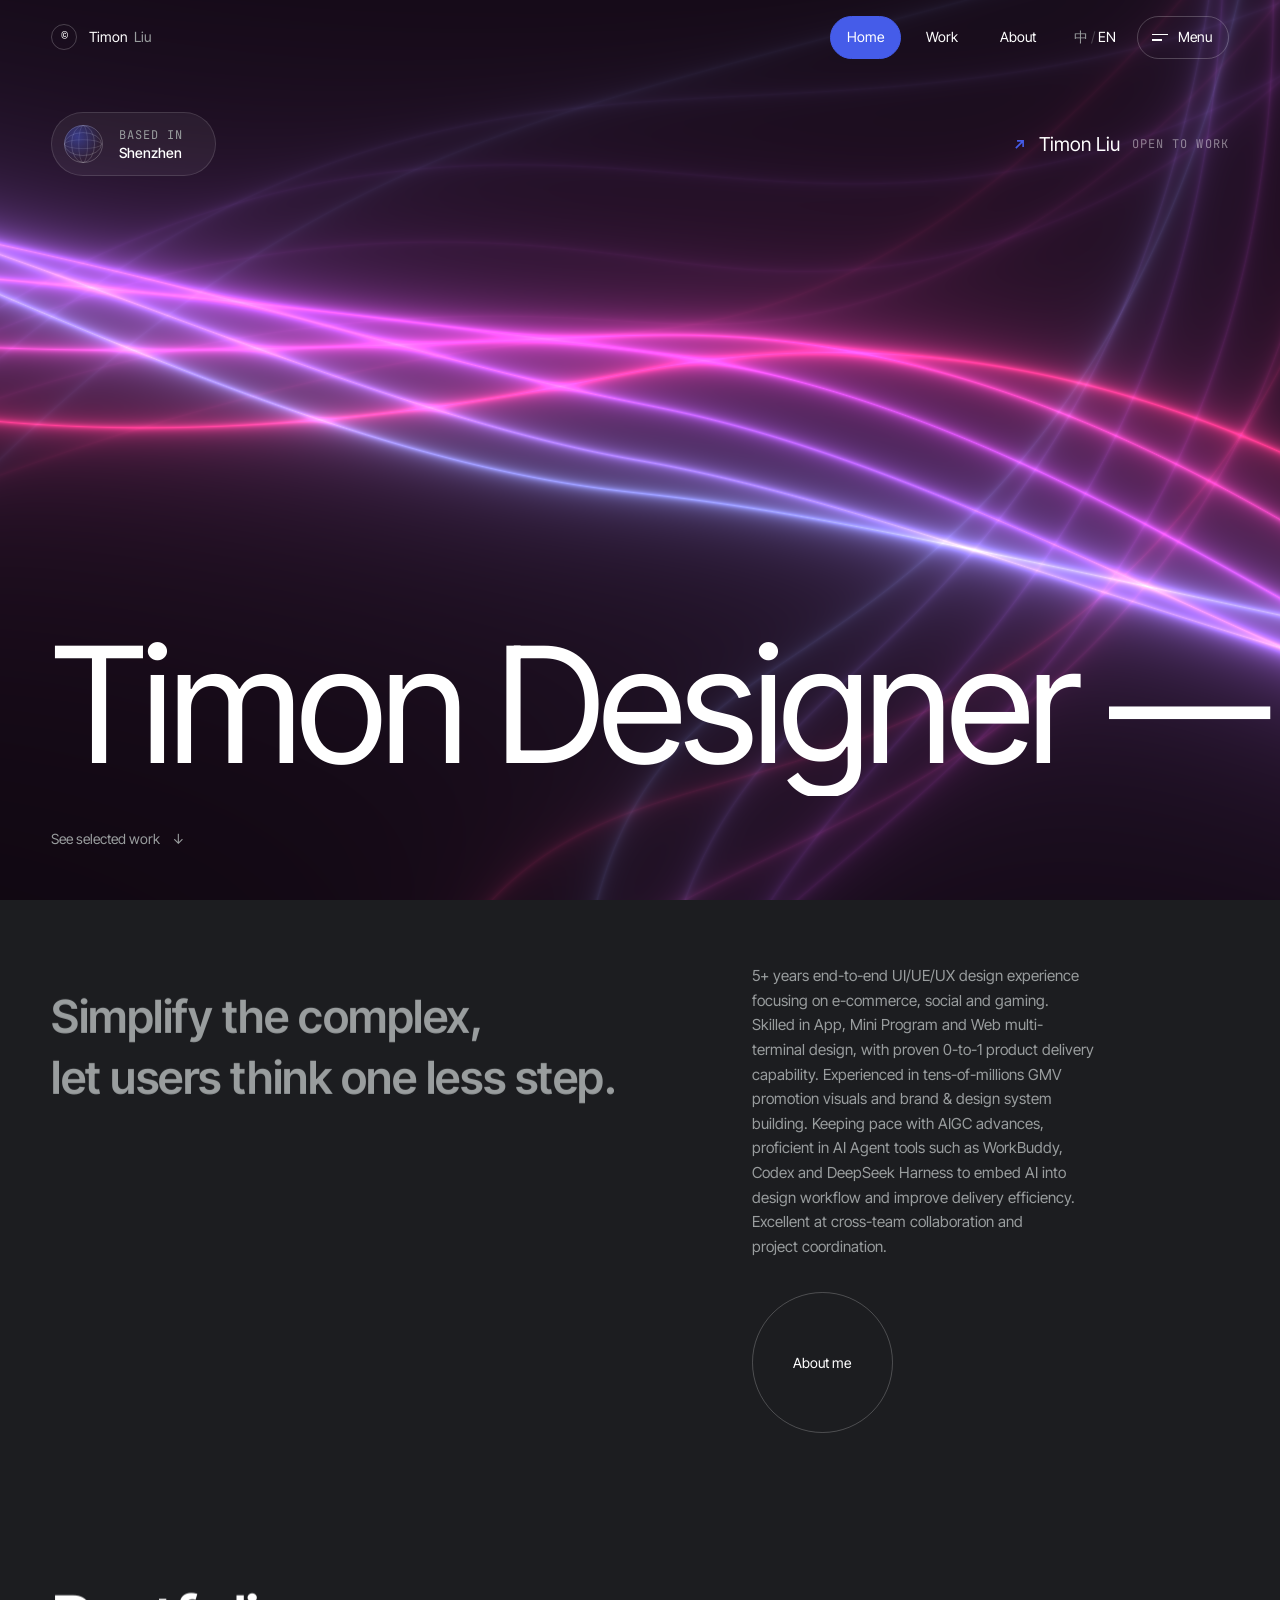
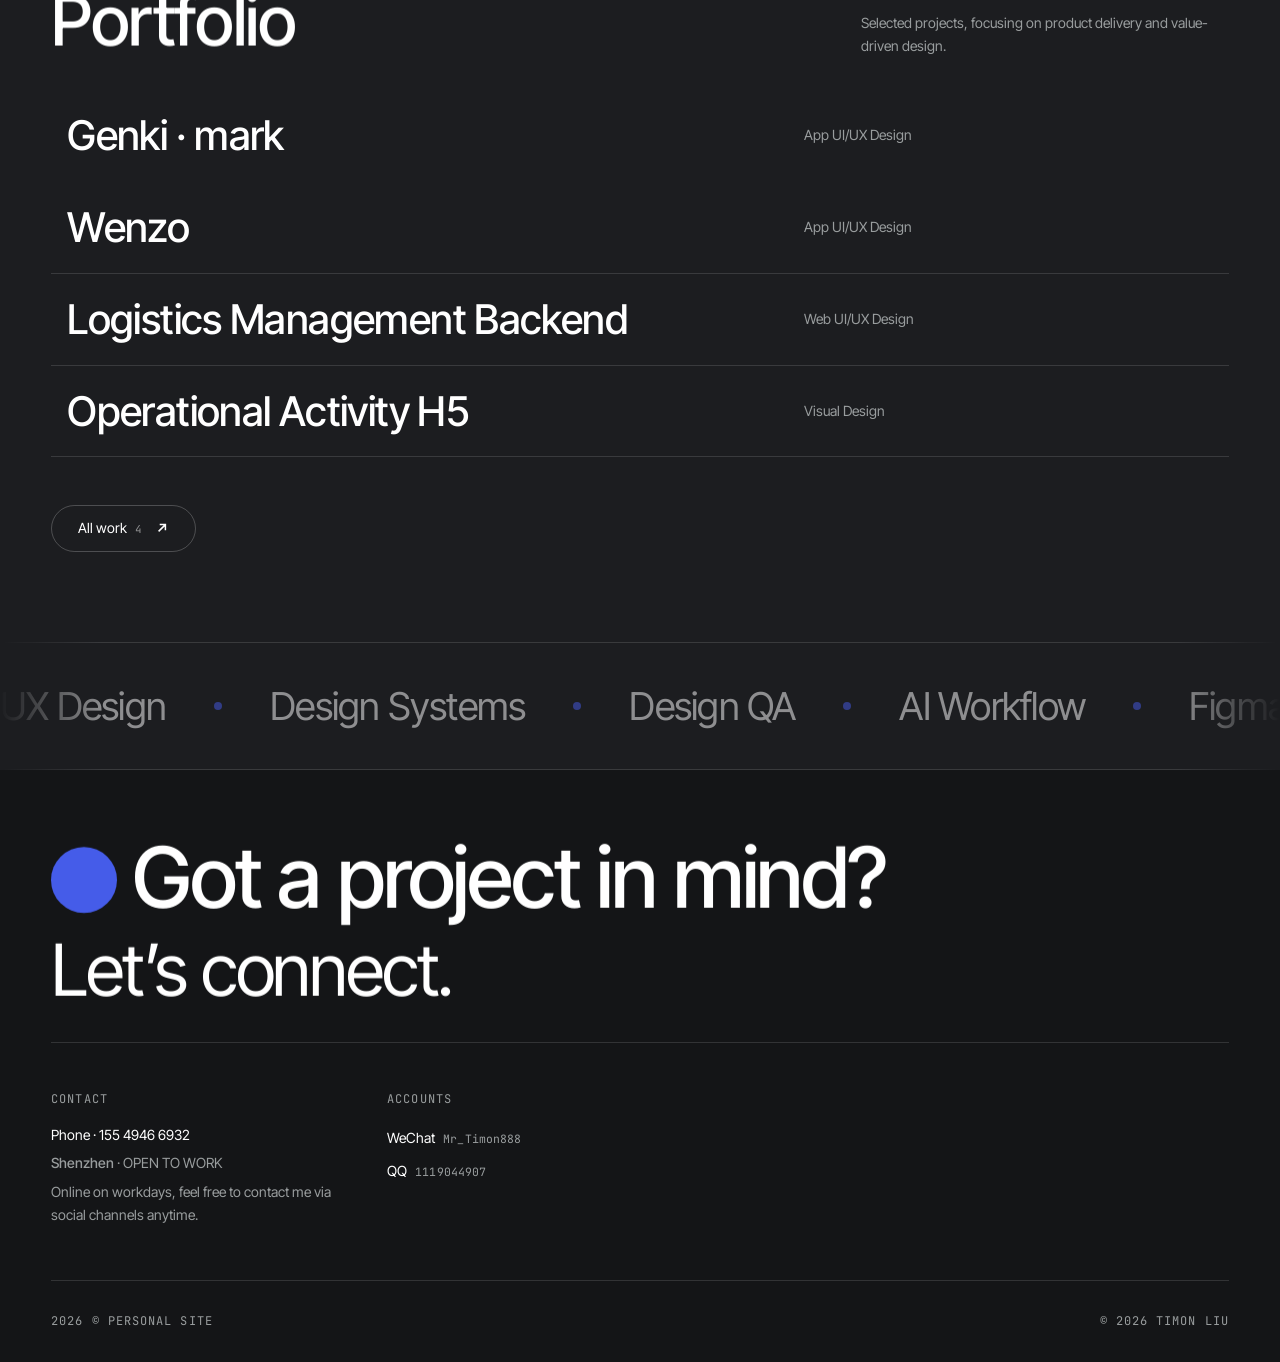
==== index.html @ 92a555c4 "portfolio-site static build for GitHub Pages" ====
<!DOCTYPE html>
<html lang="en" class="no-js is-loading" data-cp-lang="en" data-opt-loader="on" data-opt-cursor="on" data-opt-smooth="on" data-opt-transition="on" data-opt-motion="on" data-page="index.html">
<head>
<meta charset="UTF-8">
<meta name="viewport" content="width=device-width, initial-scale=1, viewport-fit=cover">
<title>Timon Liu — UI/UX Designer</title>
<meta name="description" content="Timon Liu is a senior UI/UX designer based in Shenzhen with 5+ years of consumer product design experience, embedding AI deeply into the design delivery workflow.">
<meta name="keywords" content="UI design,UX design,portfolio,product designer,Shenzhen,blind-box e-commerce,design system">
<meta name="author" content="Timon Liu">
<meta name="theme-color" content="#1C1D20">
<link rel="canonical" href="https://timon-designer.github.io/portfolio-site/">

<!-- 分享卡片 -->
<meta property="og:type" content="website">
<meta property="og:title" content="Timon Liu — UI/UX Designer">
<meta property="og:description" content="Timon Liu is a senior UI/UX designer based in Shenzhen with 5+ years of consumer product design experience, embedding AI deeply into the design delivery workflow.">
<meta property="og:image" content="https://timon-designer.github.io/portfolio-site/">
<meta name="twitter:card" content="summary_large_image">
<meta name="twitter:title" content="Timon Liu — UI/UX Designer">
<meta name="twitter:description" content="Timon Liu is a senior UI/UX designer based in Shenzhen with 5+ years of consumer product design experience, embedding AI deeply into the design delivery workflow.">

<link rel="icon" href="data:image/svg+xml,%3Csvg xmlns='http://www.w3.org/2000/svg' viewBox='0 0 32 32'%3E%3Crect width='32' height='32' rx='8' fill='%231C1D20'/%3E%3Ctext x='16' y='23' font-family='Helvetica,Arial,sans-serif' font-size='19' font-weight='600' fill='%23455CE9' text-anchor='middle'%3ET%3C/text%3E%3C/svg%3E">
<link rel="apple-touch-icon" href="data:image/svg+xml,%3Csvg xmlns='http://www.w3.org/2000/svg' viewBox='0 0 32 32'%3E%3Crect width='32' height='32' rx='8' fill='%231C1D20'/%3E%3Ctext x='16' y='23' font-family='Helvetica,Arial,sans-serif' font-size='19' font-weight='600' fill='%23455CE9' text-anchor='middle'%3ET%3C/text%3E%3C/svg%3E">

<script>(function(){var d=document.documentElement;d.classList.remove('no-js');try{if(sessionStorage.getItem('__wipe')==='1'){d.classList.add('is-wiping');sessionStorage.removeItem('__wipe');}if(sessionStorage.getItem('__seen')==='1'){d.classList.add('is-seen');}if(localStorage.getItem('__lang')==='zh'){d.setAttribute('data-cp-lang','zh');d.setAttribute('lang','zh-CN');}}catch(e){}setTimeout(function(){if(window.__booted)return;d.classList.add('no-js');d.classList.remove('is-loading');},8000);})();</script>
<!-- 字体预加载：本地自托管，无外部依赖 -->
<link rel="preload" href="assets/fonts/inter-tight-var.woff2" as="font" type="font/woff2" crossorigin>
<link rel="preload" href="assets/fonts/mono-var.woff2" as="font" type="font/woff2" crossorigin>

<!-- 样式：按 令牌 → 基础 → 布局 → 组件 → 页面 的顺序，后面可以覆盖前面 -->
<link rel="stylesheet" href="assets/css/tokens.css">
<link rel="stylesheet" href="assets/css/base.css">
<link rel="stylesheet" href="assets/css/layout.css">
<link rel="stylesheet" href="assets/css/components.css">
<link rel="stylesheet" href="assets/css/pages.css">
<style>:root{--t-heroRoleLead-s:1;--t-heroRoleLead-w:500;--t-aboutTitleAlt-s:1;--t-aboutTitleAlt-w:400;--t-cSvcTitle-s:1;--t-cSvcTitle-w:400;--t-cSvcBody-s:1;--t-cSvcBody-w:400;--t-cSkill-s:1;--t-cSkill-w:400;--t-cStory-s:1;--t-cStory-w:400;--t-cHlBody-s:1;--t-cHlBody-w:400;--t-cTlItem-s:1;--t-cTlItem-w:400;--t-cListName-s:1;--t-cListName-w:500;--t-cListMeta-s:1;--t-cListMeta-w:400;--t-cPHead-s:1;--t-cPHead-w:400;--t-cProjectTitle-s:1;--t-cProjectTitle-w:500;--t-cProjectTitleSub-s:0.55;--t-cProjectTitleSub-w:400;--t-cProjectIntro-s:1;--t-cProjectIntro-w:400;--t-cProjectMeta-s:1;--t-cProjectMeta-w:400;--t-cPBodyH-s:1;--t-cPBodyH-w:400;--t-cPBody-s:1;--t-cPBody-w:400;--t-cFigCaption-s:1;--t-cFigCaption-w:400;--t-cStatNum-s:1;--t-cStatNum-w:400}</style>

</head>
<body class="">

<a class="skip" href="#main"><span class="cp" data-cp="skip" data-mode="auto" style="--zs:1;--zw:400;--es:1;--ew:400"><span class="cp-zh">跳到主要内容</span><span class="cp-en">Skip to content</span></span></a>

<div class="loader" id="loader" aria-hidden="true">
  <div class="loader-panel loader-panel--top"></div>
  <div class="loader-panel loader-panel--bot"></div>
  <div class="loader-core">
    <div class="loader-words"><span class="loader-word" data-word="0">Hello</span><span class="loader-word" data-word="1">Bonjour</span><span class="loader-word" data-word="2">こんにちは</span><span class="loader-word" data-word="3">Ciao</span><span class="loader-word" data-word="4">Hola</span><span class="loader-word" data-word="5">Olá</span><span class="loader-word" data-word="6">안녕하세요</span><span class="loader-word" data-word="7">你好</span></div>
    <span class="loader-bar" aria-hidden="true">
      <span data-loader-bar style="transform:scaleX(0)"></span>
    </span>
    <span class="loader-num"><span data-loader-num>000</span> <em>/ 100</em></span>
  </div>
</div>
<div class="cursor" id="cursor" aria-hidden="true">
  <span class="cur-dot"></span>
  <span class="cur-ring"><span class="cur-label">View</span></span>
</div>
<div class="page-wipe" id="pageWipe" aria-hidden="true">
  <svg class="wipe-svg" viewBox="0 0 100 100" preserveAspectRatio="none" focusable="false" aria-hidden="true"><path class="wipe-path" d="M 0 0 H 100 C 100 33 100 67 100 100 H 0 Z"></path></svg>
  <span class="wipe-label" aria-hidden="true"><span class="wipe-page" data-wipe-page="navHome"><span class="cp" data-mode="auto"><span class="cp" data-cp="navHome" data-mode="en" style="--zs:1;--zw:400;--es:1;--ew:400"><span class="cp-zh">首页</span><span class="cp-en">Home</span></span></span></span><span class="wipe-page" data-wipe-page="navWork"><span class="cp" data-mode="auto"><span class="cp" data-cp="navWork" data-mode="en" style="--zs:1;--zw:400;--es:1;--ew:400"><span class="cp-zh">作品</span><span class="cp-en">Work</span></span></span></span><span class="wipe-page" data-wipe-page="navAbout"><span class="cp" data-mode="auto"><span class="cp" data-cp="navAbout" data-mode="en" style="--zs:1;--zw:400;--es:1;--ew:400"><span class="cp-zh">关于</span><span class="cp-en">About</span></span></span></span></span>
</div>
<div class="hover-preview" id="hoverPreview" aria-hidden="true"></div>

<header class="site-head" id="siteHead">
  <div class="head-inner">
    <a class="head-logo magnetic" href="index.html" data-strength="10">
      <span class="mark">©</span>
      <span class="who"><span class="cp" data-cp="whoZh" data-mode="auto" style="--zs:1;--zw:400;--es:1;--ew:400"><span class="cp-zh">刘涛</span><span class="cp-en">Timon</span></span> <em><span class="cp" data-cp="whoEn" data-mode="auto" style="--zs:1;--zw:400;--es:1;--ew:400"><span class="cp-zh">Timon</span><span class="cp-en">Liu</span></span></em></span>
    </a>
    <nav class="head-right" aria-label="Main navigation">
      <a class="nav-btn magnetic is-active" href="index.html" data-strength="9" aria-current="page"><span class="cp" data-cp="navHome" data-mode="en" style="--zs:1;--zw:400;--es:1;--ew:400"><span class="cp-zh">首页</span><span class="cp-en">Home</span></span></a>
      <a class="nav-btn magnetic" href="work.html" data-strength="9"><span class="cp" data-cp="navWork" data-mode="en" style="--zs:1;--zw:400;--es:1;--ew:400"><span class="cp-zh">作品</span><span class="cp-en">Work</span></span></a>
      <a class="nav-btn magnetic" href="about.html" data-strength="9"><span class="cp" data-cp="navAbout" data-mode="en" style="--zs:1;--zw:400;--es:1;--ew:400"><span class="cp-zh">关于</span><span class="cp-en">About</span></span></a>
      <button class="lang-btn magnetic" type="button" data-lang-toggle data-strength="8"
        aria-label="Switch language" title="Switch language">
        <span class="lb-zh lb-on">中</span><i>/</i><span class="lb-en">EN</span>
      </button>
      <button class="burger magnetic" type="button" data-menu-open data-strength="10" aria-expanded="false" aria-controls="menu">
        <span class="burger-bars" aria-hidden="true"><i></i><i></i></span>
        <span class="cp" data-cp="menuLabel" data-mode="auto" style="--zs:1;--zw:400;--es:1;--ew:400"><span class="cp-zh">菜单</span><span class="cp-en">Menu</span></span>
      </button>
    </nav>
  </div>
</header>
<div class="menu" id="menu" aria-hidden="true" hidden role="dialog" aria-modal="true" aria-label="Site menu">
  <div class="menu-veil" data-menu-close></div>
  <div class="menu-panel">
    <button class="menu-close" type="button" data-menu-close aria-label="Close menu" title="Close menu">
      <svg width="12" height="12" viewBox="0 0 12 12" fill="none" stroke="currentColor" stroke-width="1.5" aria-hidden="true"><path d="M1 1 L11 11 M11 1 L1 11"/></svg><span class="sr-only"><span class="cp" data-cp="menuClose" data-mode="auto" style="--zs:1;--zw:400;--es:1;--ew:400"><span class="cp-zh">关闭</span><span class="cp-en">Close</span></span></span>
    </button>
    <div class="menu-body">
      <h5 class="mono menu-title"><span class="cp" data-cp="menuNav" data-mode="auto" style="--zs:1;--zw:400;--es:1;--ew:400"><span class="cp-zh">导航</span><span class="cp-en">Navigation</span></span></h5>
      <div class="menu-scroll">
        <div class="menu-sec">
          <ul class="menu-list">
              <li><a class="magnetic is-active" data-strength="14" href="index.html"><span class="cp" data-cp="navHome" data-mode="en" style="--zs:1;--zw:400;--es:1;--ew:400"><span class="cp-zh">首页</span><span class="cp-en">Home</span></span></a></li>
            <li><a class="magnetic" data-strength="14" href="work.html"><span class="cp" data-cp="navWork" data-mode="en" style="--zs:1;--zw:400;--es:1;--ew:400"><span class="cp-zh">作品</span><span class="cp-en">Work</span></span></a></li>
            <li><a class="magnetic" data-strength="14" href="about.html"><span class="cp" data-cp="navAbout" data-mode="en" style="--zs:1;--zw:400;--es:1;--ew:400"><span class="cp-zh">关于</span><span class="cp-en">About</span></span></a></li>
          </ul>
        </div>
      </div>
      
      <div class="menu-sec menu-bottom">
        <h5 class="mono"><span class="cp" data-cp="menuContact" data-mode="auto" style="--zs:1;--zw:400;--es:1;--ew:400"><span class="cp-zh">联系方式</span><span class="cp-en">Contact</span></span></h5>
        <ul class="ct-list"><li>
          <button type="button" class="ct-btn" data-copy="Mr_Timon888" data-copy-name="WeChat"
            aria-label="WeChat Mr_Timon888 — click to copy">
            <span class="ct-k"><span class="cp" data-cp="ct-0" data-mode="auto" style="--zs:1;--zw:400;--es:1;--ew:400"><span class="cp-zh">微信</span><span class="cp-en">WeChat</span></span></span>
            <span class="ct-swap">
              <span class="ct-v">Mr_Timon888</span>
              <span class="ct-hint">
                <span class="ct-hint-off"><span class="cp" data-cp="copyHint" data-mode="auto" style="--zs:1;--zw:400;--es:1;--ew:400"><span class="cp-zh">点击复制</span><span class="cp-en">Click to copy</span></span></span>
                <span class="ct-hint-on"><span class="cp" data-cp="copyDone" data-mode="auto" style="--zs:1;--zw:400;--es:1;--ew:400"><span class="cp-zh">已复制</span><span class="cp-en">Copied</span></span></span>
              </span>
            </span>
          </button>
        </li><li>
          <button type="button" class="ct-btn" data-copy="1119044907" data-copy-name="QQ"
            aria-label="QQ 1119044907 — click to copy">
            <span class="ct-k"><span class="cp" data-cp="ct-1" data-mode="auto" style="--zs:1;--zw:400;--es:1;--ew:400"><span class="cp-zh">QQ</span><span class="cp-en">QQ</span></span></span>
            <span class="ct-swap">
              <span class="ct-v">1119044907</span>
              <span class="ct-hint">
                <span class="ct-hint-off"><span class="cp" data-cp="copyHint" data-mode="auto" style="--zs:1;--zw:400;--es:1;--ew:400"><span class="cp-zh">点击复制</span><span class="cp-en">Click to copy</span></span></span>
                <span class="ct-hint-on"><span class="cp" data-cp="copyDone" data-mode="auto" style="--zs:1;--zw:400;--es:1;--ew:400"><span class="cp-zh">已复制</span><span class="cp-en">Copied</span></span></span>
              </span>
            </span>
          </button>
        </li>
        </ul><span class="sr-only" data-copy-fail><span class="cp" data-cp="copyFail" data-mode="auto" style="--zs:1;--zw:400;--es:1;--ew:400"><span class="cp-zh">复制失败，请长按选中</span><span class="cp-en">Copy failed — select manually</span></span></span>
      </div>
    </div>
  </div>
</div>

<main id="main">
<section class="hero">
  <div class="hero-bg" aria-hidden="true"
    data-bg-lines="50"
    data-bg-count="6"
    data-bg-bend="-4.5"
    data-bg-radius="12.5"
    data-bg-speed="2"
    data-bg-damping="0.05"
    data-bg-parallax="0.2"
    data-bg-gradient="#f32c71,#b549f4,#7d9dee"></div>
  <div class="container hero-top">
    <div class="hero-globe reveal">
      <span class="globe" aria-hidden="true">
        <span class="globe-body"><i></i><i></i><i></i><i></i><i></i></span>
      </span>
      <span class="globe-loc"><span class="mono"><span class="cp" data-cp="locLabel" data-mode="auto" style="--zs:1;--zw:400;--es:1;--ew:400"><span class="cp-zh">所在地</span><span class="cp-en">Based in</span></span></span><b><span class="cp" data-cp="city" data-mode="auto" style="--zs:1;--zw:500;--es:1;--ew:500"><span class="cp-zh">深圳</span><span class="cp-en">Shenzhen</span></span></b></span>
    </div>

    <p class="hero-role reveal">
      <svg class="arr" viewBox="0 0 14 14" fill="none" stroke="currentColor" stroke-width="1.5" aria-hidden="true"><path d="M3.6 10.4 L10.4 3.6 M4.7 3.6 H10.4 V9.3"/></svg><span class="cp" data-cp="heroRoleTail" data-mode="auto" style="--zs:1.2;--zw:500;--es:1;--ew:400"><span class="cp-zh">刘涛</span><span class="cp-en">Timon Liu</span></span>
      <span class="mono dim hero-avail"><span class="cp" data-cp="availability" data-mode="en" style="--zs:1;--zw:400;--es:1;--ew:400"><span class="cp-zh">开放机会</span><span class="cp-en">OPEN TO WORK</span></span></span>
    </p>
  </div>


  <div class="hero-bottom">
    <h1 class="hero-name">
      <span class="hero-track"><span class="hero-item"><span class="cp" data-cp="heroName" data-mode="en" style="--zs:1;--zw:400;--es:1;--ew:400"><span class="cp-zh">Timon 设计师 —— UI/UX 设计</span><span class="cp-en">Timon Designer — UI/UX Design</span></span></span><span class="hero-item" aria-hidden="true"><span class="cp" data-cp="heroName" data-mode="en" style="--zs:1;--zw:400;--es:1;--ew:400"><span class="cp-zh">Timon 设计师 —— UI/UX 设计</span><span class="cp-en">Timon Designer — UI/UX Design</span></span></span></span>
    </h1>

    <div class="container">
      <a class="hero-cue" href="#recent">
        <span class="cp" data-cp="heroCue" data-mode="en" style="--zs:1;--zw:400;--es:1;--ew:400"><span class="cp-zh">往下看作品</span><span class="cp-en">See selected work</span></span>
        <span class="cue-arrow" aria-hidden="true">↓</span>
      </a>
    </div>
  </div>
</section>

<section class="section section--tight">
  <div class="container">
    <div class="intro-grid">
      <div class="intro-main">
        <h2 class="cp cp-lines intro-statement" data-cp="intro" data-mode="auto" style="--zs:1.15;--zw:600;--es:1.15;--ew:600" data-reveal-lines><span class="cp-w cp-w-zh"><span class="line"><span class="line-in">把复杂的做简单，</span></span><span class="line"><span class="line-in">让用户少想一步。</span></span></span><span class="cp-w cp-w-en"><span class="line"><span class="line-in">Simplify the complex,</span></span><span class="line"><span class="line-in">let users think one less step.</span></span></span></h2>
      </div>
      <div class="intro-side">
        <p class="reveal"><span class="cp" data-cp="introSub" data-mode="auto" style="--zs:1.1;--zw:400;--es:1;--ew:400"><span class="cp-zh">5年+UI/UE/UX 全链路设计经验，深耕电商、社交、游戏领域，精通 App、小程序、Web 多端设计，具备从0到1产品落地能力。擅长千万级 GMV 大促视觉与品牌体系搭建，推动设计规范与设计系统建设。关注 AIGC 前沿趋势，熟练运用 WorkBuddy、Codex、DeepSeek
Harness 等 AlAgent 工具，将智能工具深度融入设计工作流，提升方案产出与交付效率。具备优秀跨团队协作与项目统筹能力。</span><span class="cp-en">5+ years end-to-end UI/UE/UX design experience focusing on e-commerce, social and gaming. Skilled in App, Mini Program and Web multi-terminal design, with proven 0-to-1 product delivery capability. Experienced in tens-of-millions GMV promotion visuals and brand &amp; design system building. Keeping pace with AIGC advances, proficient in AI Agent tools such as WorkBuddy, Codex and DeepSeek Harness to embed AI into design workflow and improve delivery efficiency. Excellent at cross-team collaboration and project coordination.</span></span></p>
        <a class="btn btn--round magnetic reveal" href="about.html" data-strength="40">
          <span class="btn-fill" aria-hidden="true"></span>
          <span class="btn-text"><span class="btn-text-inner"><span class="cp" data-cp="introBtn" data-mode="auto" style="--zs:1;--zw:400;--es:1;--ew:400"><span class="cp-zh">关于我</span><span class="cp-en">About me</span></span></span></span>
        </a>
      </div>
    </div>
  </div>
</section>

<section class="section" id="recent">
  <div class="container">
    <div class="sec-head">
      <h2 class="cp cp-lines display-sm" data-cp="recentTitle" data-mode="en" style="--zs:1;--zw:500;--es:1;--ew:500" data-reveal-lines><span class="cp-w cp-w-zh"><span class="line"><span class="line-in">个人作品</span></span></span><span class="cp-w cp-w-en"><span class="line"><span class="line-in">Portfolio</span></span></span></h2>
      <p class="sec-desc reveal"><span class="cp" data-cp="recentDesc" data-mode="auto" style="--zs:1;--zw:400;--es:1;--ew:400"><span class="cp-zh">精选项目案例，聚焦产品落地与价值设计。</span><span class="cp-en">Selected projects, focusing on product delivery and value-driven design.</span></span></p>
    </div>

    <div class="list-table home-list">
      <ul class="lt-body">
        <li class="lt-item" data-cat="all">
          <span class="stripe"></span>
          <a class="lt-row lt-cols" href="work/genkimart-project.html"
             data-thumb="assets/img/元气 app-封面.webp" data-name="元气玛特">
            <span class="lt-thumb" aria-hidden="true"><img src="assets/img/元气 app-封面.webp" alt="" loading="lazy" decoding="async"></span>
            <span class="lt-name">
              <span class="lt-arrow" aria-hidden="true"><svg class="arr" viewBox="0 0 14 14" fill="none" stroke="currentColor" stroke-width="1.5" aria-hidden="true"><path d="M1 7 H13 M8 2 L13 7 L8 12"/></svg></span>
              <span class="title-lg"><span class="cp" data-cp="cListName" data-mode="auto" style="--zs:1;--zw:500;--es:1;--ew:500"><span class="cp-zh">元气玛特</span><span class="cp-en">Genki · mark</span></span></span>
            </span>
            <span class="lt-cell lt-col--svc"><span class="cp" data-cp="cListMeta" data-mode="auto" style="--zs:1;--zw:400;--es:1;--ew:400"><span class="cp-zh">App UI/UX 设计</span><span class="cp-en">App UI/UX Design</span></span></span>
          </a>
        </li>
        <li class="lt-item" data-cat="UI/UX Design">
          <span class="stripe"></span>
          <a class="lt-row lt-cols" href="work/genkimart-project-wenzo.html"
             data-thumb="assets/img/文潮封面.webp" data-name="文潮集市">
            <span class="lt-thumb" aria-hidden="true"><img src="assets/img/文潮封面.webp" alt="" loading="lazy" decoding="async"></span>
            <span class="lt-name">
              <span class="lt-arrow" aria-hidden="true"><svg class="arr" viewBox="0 0 14 14" fill="none" stroke="currentColor" stroke-width="1.5" aria-hidden="true"><path d="M1 7 H13 M8 2 L13 7 L8 12"/></svg></span>
              <span class="title-lg"><span class="cp" data-cp="cListName" data-mode="auto" style="--zs:1;--zw:500;--es:1;--ew:500"><span class="cp-zh">文潮集市</span><span class="cp-en">Wenzo</span></span></span>
            </span>
            <span class="lt-cell lt-col--svc"><span class="cp" data-cp="cListMeta" data-mode="auto" style="--zs:1;--zw:400;--es:1;--ew:400"><span class="cp-zh">App UI/UX 设计</span><span class="cp-en">App UI/UX Design</span></span></span>
          </a>
        </li>
        <li class="lt-item" data-cat="UI/UX Design">
          <span class="stripe"></span>
          <a class="lt-row lt-cols" href="work/genkimart-project-logistics.html"
             data-thumb="assets/img/物理封面.webp" data-name="物流管理后台">
            <span class="lt-thumb" aria-hidden="true"><img src="assets/img/物理封面.webp" alt="" loading="lazy" decoding="async"></span>
            <span class="lt-name">
              <span class="lt-arrow" aria-hidden="true"><svg class="arr" viewBox="0 0 14 14" fill="none" stroke="currentColor" stroke-width="1.5" aria-hidden="true"><path d="M1 7 H13 M8 2 L13 7 L8 12"/></svg></span>
              <span class="title-lg"><span class="cp" data-cp="cListName" data-mode="auto" style="--zs:1;--zw:500;--es:1;--ew:500"><span class="cp-zh">物流管理后台</span><span class="cp-en">Logistics Management Backend</span></span></span>
            </span>
            <span class="lt-cell lt-col--svc"><span class="cp" data-cp="cListMeta" data-mode="auto" style="--zs:1;--zw:400;--es:1;--ew:400"><span class="cp-zh">B 端 UI/UX 设计</span><span class="cp-en">Web UI/UX Design</span></span></span>
          </a>
        </li>
        <li class="lt-item" data-cat="Visual Design">
          <span class="stripe"></span>
          <a class="lt-row lt-cols" href="work/genkimart-project-operations.html"
             data-thumb="assets/img/运营活动封面.webp" data-name="运营活动 H5">
            <span class="lt-thumb" aria-hidden="true"><img src="assets/img/运营活动封面.webp" alt="" loading="lazy" decoding="async"></span>
            <span class="lt-name">
              <span class="lt-arrow" aria-hidden="true"><svg class="arr" viewBox="0 0 14 14" fill="none" stroke="currentColor" stroke-width="1.5" aria-hidden="true"><path d="M1 7 H13 M8 2 L13 7 L8 12"/></svg></span>
              <span class="title-lg"><span class="cp" data-cp="cListName" data-mode="auto" style="--zs:1;--zw:500;--es:1;--ew:500"><span class="cp-zh">运营活动 H5</span><span class="cp-en">Operational Activity H5</span></span></span>
            </span>
            <span class="lt-cell lt-col--svc"><span class="cp" data-cp="cListMeta" data-mode="auto" style="--zs:1;--zw:400;--es:1;--ew:400"><span class="cp-zh">活动视觉设计</span><span class="cp-en">Visual Design</span></span></span>
          </a>
        </li>
      </ul>
    </div>

    <div class="more-work">
      <a class="btn magnetic reveal" href="work.html" data-strength="22">
        <span class="btn-fill" aria-hidden="true"></span>
        <span><span class="cp" data-cp="moreWork" data-mode="auto" style="--zs:1;--zw:400;--es:1;--ew:400"><span class="cp-zh">更多作品</span><span class="cp-en">All work</span></span> <em class="cnt">4</em></span>
        <svg class="arr" viewBox="0 0 14 14" fill="none" stroke="currentColor" stroke-width="1.5" aria-hidden="true"><path d="M3.6 10.4 L10.4 3.6 M4.7 3.6 H10.4 V9.3"/></svg>
      </a>
    </div>
  </div>
</section>

<section class="marquee-section">
  <div class="marquee" aria-hidden="true">
    <div class="marquee-track"><span>UX Design</span><span class="marquee-dot" aria-hidden="true"></span><span>Design Systems</span><span class="marquee-dot" aria-hidden="true"></span><span>Design QA</span><span class="marquee-dot" aria-hidden="true"></span><span>AI Workflow</span><span class="marquee-dot" aria-hidden="true"></span><span>Figma Automation</span><span class="marquee-dot" aria-hidden="true"></span><span>Brand Visual</span><span class="marquee-dot" aria-hidden="true"></span><span>Interaction Design</span><span class="marquee-dot" aria-hidden="true"></span><span>UX Design</span><span class="marquee-dot" aria-hidden="true"></span><span>Design Systems</span><span class="marquee-dot" aria-hidden="true"></span><span>Design QA</span><span class="marquee-dot" aria-hidden="true"></span><span>AI Workflow</span><span class="marquee-dot" aria-hidden="true"></span><span>Figma Automation</span><span class="marquee-dot" aria-hidden="true"></span><span>Brand Visual</span><span class="marquee-dot" aria-hidden="true"></span><span>Interaction Design</span><span class="marquee-dot" aria-hidden="true"></span></div>
  </div>
</section>
</main>

<footer class="site-foot">
  <div class="container container--medium">
    <div class="foot-cta-wrap">
      <h2 class="foot-cta" data-reveal-lines><span class="line"><span class="line-in"><span class="inline-pic" aria-hidden="true"></span><span class="cp" data-cp="footCta1" data-mode="auto" style="--zs:1;--zw:500;--es:1;--ew:500"><span class="cp-zh">有合适的机会？</span><span class="cp-en">Got a project in mind?</span></span></span></span><span class="line"><span class="line-in"><span class="cp" data-cp="footCta2" data-mode="en" style="--zs:0.85;--zw:400;--es:0.85;--ew:400"><span class="cp-zh">欢迎直接与我沟通～</span><span class="cp-en">Let’s connect.</span></span></span></span></h2>
      <span class="stripe"></span>
    </div>

    <div class="foot-meta">
      <div class="foot-col">
        <h5 class="mono"><span class="cp" data-cp="footColContact" data-mode="auto" style="--zs:1;--zw:400;--es:1;--ew:400"><span class="cp-zh">联系方式</span><span class="cp-en">Contact</span></span></h5>
        <p class="is-strong">Phone · 155 4946 6932</p>
        <p><span class="cp" data-cp="city" data-mode="auto" style="--zs:1;--zw:500;--es:1;--ew:500"><span class="cp-zh">深圳</span><span class="cp-en">Shenzhen</span></span> · <span class="cp" data-cp="availability" data-mode="en" style="--zs:1;--zw:400;--es:1;--ew:400"><span class="cp-zh">开放机会</span><span class="cp-en">OPEN TO WORK</span></span></p>
        <p class="dim"><span class="cp" data-cp="footReply" data-mode="auto" style="--zs:1;--zw:400;--es:1;--ew:400"><span class="cp-zh">工作日在线，随时通过社交方式联系我</span><span class="cp-en">Online on workdays, feel free to contact me via social channels anytime.</span></span></p>
      </div>
      <div class="foot-col">
        <h5 class="mono"><span class="cp" data-cp="footColSocial" data-mode="auto" style="--zs:1;--zw:400;--es:1;--ew:400"><span class="cp-zh">社交账号</span><span class="cp-en">Accounts</span></span></h5>
        <ul class="ct-list ct-list--col"><li>
          <button type="button" class="ct-btn" data-copy="Mr_Timon888" data-copy-name="WeChat"
            aria-label="WeChat Mr_Timon888 — click to copy">
            <span class="ct-k"><span class="cp" data-cp="ct-0" data-mode="auto" style="--zs:1;--zw:400;--es:1;--ew:400"><span class="cp-zh">微信</span><span class="cp-en">WeChat</span></span></span>
            <span class="ct-swap">
              <span class="ct-v">Mr_Timon888</span>
              <span class="ct-hint">
                <span class="ct-hint-off"><span class="cp" data-cp="copyHint" data-mode="auto" style="--zs:1;--zw:400;--es:1;--ew:400"><span class="cp-zh">点击复制</span><span class="cp-en">Click to copy</span></span></span>
                <span class="ct-hint-on"><span class="cp" data-cp="copyDone" data-mode="auto" style="--zs:1;--zw:400;--es:1;--ew:400"><span class="cp-zh">已复制</span><span class="cp-en">Copied</span></span></span>
              </span>
            </span>
          </button>
        </li><li>
          <button type="button" class="ct-btn" data-copy="1119044907" data-copy-name="QQ"
            aria-label="QQ 1119044907 — click to copy">
            <span class="ct-k"><span class="cp" data-cp="ct-1" data-mode="auto" style="--zs:1;--zw:400;--es:1;--ew:400"><span class="cp-zh">QQ</span><span class="cp-en">QQ</span></span></span>
            <span class="ct-swap">
              <span class="ct-v">1119044907</span>
              <span class="ct-hint">
                <span class="ct-hint-off"><span class="cp" data-cp="copyHint" data-mode="auto" style="--zs:1;--zw:400;--es:1;--ew:400"><span class="cp-zh">点击复制</span><span class="cp-en">Click to copy</span></span></span>
                <span class="ct-hint-on"><span class="cp" data-cp="copyDone" data-mode="auto" style="--zs:1;--zw:400;--es:1;--ew:400"><span class="cp-zh">已复制</span><span class="cp-en">Copied</span></span></span>
              </span>
            </span>
          </button>
        </li>
        </ul><span class="sr-only" data-copy-fail><span class="cp" data-cp="copyFail" data-mode="auto" style="--zs:1;--zw:400;--es:1;--ew:400"><span class="cp-zh">复制失败，请长按选中</span><span class="cp-en">Copy failed — select manually</span></span></span>
      </div>
    </div>

    <div class="foot-bottom mono">
      <span><span class="cp" data-cp="footVersion" data-mode="auto" style="--zs:1;--zw:400;--es:1;--ew:400"><span class="cp-zh">2026 © 个人站</span><span class="cp-en">2026 © Personal site</span></span></span>
      <span></span>
      <span><span class="cp" data-cp="footCopyright" data-mode="auto" style="--zs:1;--zw:400;--es:1;--ew:400"><span class="cp-zh">© 2026 刘涛 Timon</span><span class="cp-en">© 2026 Timon Liu</span></span></span>
    </div>
  </div>
</footer>



<script src="vendor/lenis.min.js"></script>
<script src="assets/js/runtime.js"></script>
<script src="assets/js/floating-lines.js"></script>
</body>
</html>
---- assets/css/tokens.css ----
/* =========================================================
   01 · 设计令牌
   ---------------------------------------------------------
   全站的「手感旋钮」都在这。改这里 = 全站一起变。
   数值取自参考站 dennissnellenberg.com 的原值。
   ========================================================= */

:root {

  /* ---------- 原始色板 ---------- */
  --dark:        #1C1D20;   /* 主背景 */
  --dark-dark:   #141517;   /* 交替区块 / 页脚 */
  --white:       #FFFFFF;
  --lightgray:   #E9EAEB;   /* 浅色区块底 */
  --gray:        #999D9E;   /* 次级文字 */
  --blue:        #455CE9;   /* 强调色，全站大约只用 8 处 */
  --blue-dark:   #334BD3;   /* 强调色 hover */

  /* ---------- 语义色（跟随主题切换） ---------- */
  --bg:          var(--dark);
  --bg-alt:      var(--dark-dark);
  --fg:          var(--white);
  --fg-muted:    var(--gray);
  --fg-dim:      rgba(255, 255, 255, 0.45);
  --border:      rgba(255, 255, 255, 0.22);
  --border-soft: rgba(255, 255, 255, 0.13);
  --accent:      var(--blue);
  --accent-fg:   var(--white);

  /* 悬浮 / 高亮行的底色 */
  --row-hover:   rgba(255, 255, 255, 0.035);
  /* 卡片 / 媒体块表面：抬到比页面底色亮一档，
     深底上「深色块叠深色块」没有边界就是没对比 */
  --surface:     rgba(255, 255, 255, 0.055);

  /* ---------- 字体 ---------- */
  /* 参考站用 Neue Montreal（商业字体，不能随项目分发）。
     这里用 Inter Tight 自托管替代，观感最接近且可商用。 */
  --font-sans: 'Site Sans', -apple-system, BlinkMacSystemFont, 'PingFang SC',
               'Hiragino Sans GB', 'Microsoft YaHei', 'Helvetica Neue', Arial, sans-serif;
  --font-mono: 'Site Mono', ui-monospace, SFMono-Regular, 'SF Mono', Menlo, Consolas, monospace;

  /* ---------- 字阶 ---------- */
  /* 超大：首页名字。参考站原值 ~17.5vw，对中文人名偏大，
     收到 12.6vw 让名字右侧留出地球挂件的位置 */
  --fs-mega:   clamp(3.2rem, 12.6vw, 13.5rem);
  /* 一级标题（区块标题） */
  --fs-h1:     clamp(2.4rem, 6.6vw, 6.4rem);
  /* 二级标题（作品详情大标题） */
  --fs-h2:     clamp(2.2rem, 5.4vw, 5.2rem);
  /* 三级标题（列表行项目名） */
  --fs-h3:     clamp(1.6rem, 3.2vw, 3.4rem);
  /* 首屏大字 */
  --fs-lead:   clamp(1.25rem, 2.5vw, 2.35rem);
  /* 正文 */
  --fs-body:   clamp(0.95rem, 1.02vw, 1.0625rem);
  --fs-small:  0.875rem;
  /* 等宽标签 */
  --fs-label:  0.75rem;

  --lh-tight:  0.94;
  --lh-title:  1.04;
  --lh-body:   1.62;
  --ls-mega:   -0.03em;   /* 大字收紧字距，越大收越紧 */
  --ls-label:  0.09em;    /* 等宽小标签放字距 */

  /* ---------- 间距 ---------- */
  --sp-1:  4px;
  --sp-2:  8px;
  --sp-3:  12px;
  --sp-4:  16px;
  --sp-5:  24px;
  --sp-6:  32px;
  --sp-7:  48px;
  --sp-8:  64px;
  --sp-9:  96px;
  --sp-10: 128px;

  /* 主标题 → 灰色副行 之间的间距（作品详情大标题、关于页大标题、404 标题）
     标题字号是流式的，副行跟它同组渲染、行高又紧（1.04），不给间距会直接贴在一起。
     所以用 em 跟着标题字号走，两端收在阶梯上：小屏 --sp-2(8px) → 桌面 --sp-4(16px)。 */
  --gap-title-sub: clamp(8px, 0.2em, 16px);

  /* 区块上下留白
     旧值 10vw 在 1440 宽下每侧 144px，相邻区块叠加出 288px 空洞；
     收到 7vw（1440 时约 101px），呼吸感保留、空洞消失 */
  --sec-y:   clamp(56px, 7vw, 120px);
  --sec-y-sm: clamp(40px, 5vw, 72px);

  /* 页面左右留白 */
  --pad-x:   clamp(18px, 4vw, 64px);
  --max-w:   1720px;
  --max-w-text: 1320px;

  /* ---------- 圆角 ---------- */
  --r-sm:  6px;
  --r-md:  12px;
  --r-lg:  22px;
  --r-pill: 999px;

  /* ---------- 动效 ---------- */
  /* 分层节奏：微交互先确认，组件动作随后完成，场景动效保留呼吸感。 */
  --e:       cubic-bezier(.2, 0, 0, 1);
  --e-in:    cubic-bezier(.3, 0, 1, 1);
  --e-out:   cubic-bezier(.16, 1, .3, 1);
  --e-soft:  cubic-bezier(.4, 0, .2, 1);
  --t-fast:  .2s;
  --t-mid:   .34s;
  --t-slow:  .68s;
  --t-scene: .56s;

  /* ---------- 层级 ---------- */
  --z-preview: 40;
  --z-head:    60;
  --z-cursor:  80;
  --z-menu:    90;
  --z-wipe:    120;
  --z-loader:  140;

  /* ---------- 内容块高度 ---------- */
  --head-h: 88px;
}

/* =========================================================
   浅色区块：给任意 section 加 class="theme-light" 即可反转
   （也支持在 <html data-theme="light"> 上全局切换）
   ========================================================= */
.theme-light,
html[data-theme='light'] {
  --bg:          var(--lightgray);
  --bg-alt:      #DDDEDF;
  --fg:          var(--dark);
  --fg-muted:    #6C7071;
  --fg-dim:      rgba(28, 29, 32, 0.5);
  --border:      rgba(28, 29, 32, 0.2);
  --border-soft: rgba(28, 29, 32, 0.1);
  --row-hover:   rgba(28, 29, 32, 0.035);
  --surface:     #DDDEDF;

  background: var(--bg);
  color: var(--fg);
}

/* 强调色的两个变体：点状 / 描边 */
.accent { color: var(--accent); }
.accent-bg { background: var(--accent); color: var(--accent-fg); }
---- assets/css/base.css ----
/* =========================================================
   02 · 基础层：字体、重置、排版、通用工具类
   ========================================================= */

/* ---------- 自托管字体 ---------- */
/* Inter Tight（SIL OFL）替代参考站的 Neue Montreal。
   font-display: swap 保证字体没加载完也能读。 */
@font-face {
  font-family: 'Site Sans';
  src: url('../fonts/inter-tight-var.woff2') format('woff2-variations'),
       url('../fonts/inter-tight-var.woff2') format('woff2');
  font-weight: 100 900;
  font-style: normal;
  font-display: swap;
  /* 只用到基本拉丁 + 常用标点，中文走系统字体回退 */
  unicode-range: U+0000-00FF, U+0131, U+0152-0153, U+02BB-02BC, U+2000-206F,
                 U+2074, U+20AC, U+2122, U+2191, U+2193, U+2212, U+2215;
}

@font-face {
  font-family: 'Site Mono';
  src: url('../fonts/mono-var.woff2') format('woff2-variations'),
       url('../fonts/mono-var.woff2') format('woff2');
  font-weight: 100 800;
  font-style: normal;
  font-display: swap;
}

/* ---------- 重置 ---------- */
*, *::before, *::after { box-sizing: border-box; }

html {
  -webkit-text-size-adjust: 100%;
  scroll-behavior: smooth;
}

/* Lenis 接管滚动时关掉原生平滑，避免打架 */
html.lenis, html.lenis body { height: auto; }
.lenis.lenis-smooth { scroll-behavior: auto !important; }
.lenis.lenis-stopped { overflow: hidden; }

body {
  margin: 0;
  background: var(--bg);
  color: var(--fg);
  font-family: var(--font-sans);
  font-size: var(--fs-body);
  line-height: var(--lh-body);
  font-weight: 400;
  overflow-x: hidden;
  -webkit-font-smoothing: antialiased;
  -moz-osx-font-smoothing: grayscale;
  transition: background-color var(--t-mid) var(--e), color var(--t-mid) var(--e);
}

body.no-scroll { overflow: hidden; }

img, svg, video, canvas { display: block; max-width: 100%; }
img { height: auto; }

a { color: inherit; text-decoration: none; }
button { font: inherit; color: inherit; background: none; border: 0; padding: 0; cursor: pointer; }
ul, ol { margin: 0; padding: 0; list-style: none; }
dl, dd, dt, figure, blockquote { margin: 0; }
h1, h2, h3, h4, h5, h6, p { margin: 0; font-weight: inherit; }
input, textarea, select { font: inherit; color: inherit; }

::selection { background: var(--accent); color: #fff; }

/* 焦点可见但不必难看 */
:focus-visible {
  outline: 2px solid var(--accent);
  outline-offset: 3px;
  border-radius: 2px;
}

/* ---------- 滚动条 ---------- */
::-webkit-scrollbar { width: 10px; height: 10px; }
::-webkit-scrollbar-track { background: var(--bg-alt); }
::-webkit-scrollbar-thumb { background: rgba(128, 128, 128, 0.35); border-radius: var(--r-pill); }
::-webkit-scrollbar-thumb:hover { background: rgba(128, 128, 128, 0.55); }

/* =========================================================
   排版
   ========================================================= */

/* 超大标题（首页名字 / 详情页项目名） */
.mega {
  font-size: var(--fs-mega);
  line-height: var(--lh-tight);
  letter-spacing: var(--ls-mega);
  font-weight: 500;
}

.display {
  font-size: var(--fs-h1);
  line-height: var(--lh-title);
  letter-spacing: -0.022em;
  font-weight: 500;
}

.display-sm {
  font-size: var(--fs-h2);
  line-height: var(--lh-title);
  letter-spacing: -0.02em;
  font-weight: 500;
}

.title-lg {
  font-size: var(--fs-h3);
  line-height: 1.12;
  letter-spacing: -0.015em;
  font-weight: 500;
}

.lead {
  font-size: var(--fs-lead);
  line-height: 1.42;
  letter-spacing: -0.012em;
  font-weight: 400;
}

/* 等宽小标签：全大写 + 放字距 */
.mono {
  font-family: var(--font-mono);
  font-size: var(--fs-label);
  letter-spacing: var(--ls-label);
  text-transform: uppercase;
  font-weight: 500;
  line-height: 1.4;
}

.muted { color: var(--fg-muted); }
.dim   { color: var(--fg-dim); }

/* 正文段落统一节奏 */
.prose p { margin-bottom: 1.1em; }
.prose p:last-child { margin-bottom: 0; }

/* =========================================================
   通用工具类
   ========================================================= */
.sr-only {
  position: absolute; width: 1px; height: 1px; padding: 0; margin: -1px;
  overflow: hidden; clip: rect(0 0 0 0); white-space: nowrap; border: 0;
}

/* 键盘用户跳转到主内容 */
.skip {
  position: fixed; top: 12px; left: 12px; z-index: 999;
  padding: 10px 18px; border-radius: var(--r-pill);
  background: var(--accent); color: #fff;
  transform: translateY(-200%);
  transition: transform var(--t-fast) var(--e);
}
.skip:focus { transform: translateY(0); }

/* 分隔线：默认 scaleX(0)，进视口后生长到 1 */
.stripe {
  display: block;
  width: 100%;
  height: 1px;
  background: var(--border-soft);
  transform: scaleX(0);
  transform-origin: left center;
  transition: transform 1.1s var(--e);
}
.stripe.in { transform: scaleX(1); }

/* 手绘感的强调下划线（用于职位标签的第一个词） */
.underline {
  position: relative;
  white-space: nowrap;
}
.underline::after {
  content: '';
  position: absolute;
  left: 0; right: 0; bottom: 0.08em;
  height: 2px;
  background: var(--accent);
  transform: scaleX(0);
  transform-origin: right center;
  transition: transform .9s var(--e) .35s;
}
.underline.in::after,
.in .underline::after { transform: scaleX(1); }

/* =========================================================
   揭示动画
   没有 JS 或用户要求减少动效时，内容必须直接可见
   ========================================================= */

/* 01 上浮淡入 */
.reveal {
  opacity: 0;
  transform: translateY(18px);
  transition: opacity var(--t-slow) var(--e-out) var(--d, 0ms),
              transform var(--t-slow) var(--e-out) var(--d, 0ms);
}
.reveal.in { opacity: 1; transform: none; }

/* 02 逐行遮罩推入 —— 需要 JS 把标题切成 .line > .line-in */
[data-reveal-lines] .line {
  display: block;
  overflow: hidden;
  padding-bottom: 0.06em;    /* 给下伸字母留位置，不然会被裁掉 */
  margin-bottom: -0.06em;
}
[data-reveal-lines] .line-in {
  display: block;
  transform: translate3d(0, 105%, 0);
  transition: transform .78s var(--e-out) var(--d, 0ms);
  will-change: transform;
}
[data-reveal-lines].in .line-in { transform: none; }

/* 03 图片遮罩揭示
   注意：不能用 clip-path: inset(0 0 100% 0) 做「完全裁切」——
   Chrome 的 IntersectionObserver 会把完全裁掉的元素判为不可见，
   IO 永远不触发，.in 永远加不上（鸡生蛋死锁）。
   所以改成「外层 overflow:hidden 裁切 + 内层 translateY 滑入」，
   IO 观察的是外层盒子，不受影响。 */
.mask { overflow: hidden; }
.mask > :first-child {
  transform: translateY(108%) scale(1.035);
  transition: transform .88s var(--e-out) var(--d, 0ms);
  will-change: transform;
}
.mask.in > :first-child { transform: none; }

/* 04 无 JS / 减少动效：全部还原成可见 */
.no-js .reveal,
.no-js [data-reveal-lines] .line-in,
.no-js .mask > :first-child { opacity: 1; transform: none; clip-path: none; }
.no-js .stripe { transform: scaleX(1); }

/* 关键：加载层 .loader 默认是「固定定位 + 不透明深色 + 铺满视口」，
   只靠 JS 加 .is-done 才能收走。JS 没跑（被禁用 / 被拦截 / runtime.js 404）
   时它会一直盖在页面上，整站表现为一块黑屏 —— 实测探针确认过。
   这里把「无 JS」这条降级路径也覆盖上，见 templates.js 里那段看门狗。 */
.no-js .loader { display: none; }

/* 系统「减弱动态效果」的降级处理
   ——作品集站里动效本身是作品的一部分，所以留一个强制开关：
   <html data-opt-motion="on">  忽略系统设置，动效照常播（site.config.js → sections.forceMotion）
   <html data-opt-motion="off"> 永远不动效
   不写这个属性 = 老老实实跟随系统设置（默认行为） */
@media (prefers-reduced-motion: reduce) {
  html:not([data-opt-motion="on"]) { scroll-behavior: auto; }
  html:not([data-opt-motion="on"]) *,
  html:not([data-opt-motion="on"]) *::before,
  html:not([data-opt-motion="on"]) *::after {
    animation-duration: .001ms !important;
    animation-iteration-count: 1 !important;
    transition-duration: .001ms !important;
    scroll-behavior: auto !important;
  }
  html:not([data-opt-motion="on"]) .reveal,
  html:not([data-opt-motion="on"]) [data-reveal-lines] .line-in,
  html:not([data-opt-motion="on"]) .mask > :first-child { opacity: 1 !important; transform: none !important; clip-path: none !important; }
  html:not([data-opt-motion="on"]) .stripe { transform: scaleX(1) !important; }
  html:not([data-opt-motion="on"]) .loader,
  html:not([data-opt-motion="on"]) .cursor,
  html:not([data-opt-motion="on"]) .hover-preview { display: none !important; }
}

/* 打印：能看就行 */
@media print {
  .site-head, .site-foot, .cursor, .loader, .page-wipe, .hover-preview, .toolbar { display: none !important; }
  body { background: #fff; color: #000; }
}

/* =========================================================
   文案位（content/copy.js）
   ---------------------------------------------------------
   每个文案位都是 <span class="cp"> 里装两份：.cp-zh 和 .cp-en。
   显示哪一份由两个东西决定：
     · data-mode  这条文案自己选的（zh / en / both / auto）
     · html[data-cp-lang]  右上角「中 / EN」切换的全站语言
   字号/字重走 CSS 变量（--zs/--zw 中文、--es/--ew 英文），
   1em 起步 → 跟着所在元素的字号缩放，所以同一套参数放到
   大标题和按钮上都不会跑偏。
   ========================================================= */

.cp { --zs: 1; --zw: 400; --es: 1; --ew: 400; }

.cp .cp-zh,
.cp .cp-en { display: inline; }

.cp .cp-zh { font-size: calc(1em * var(--zs)); font-weight: var(--zw); }
.cp .cp-en { font-size: calc(1em * var(--es)); font-weight: var(--ew); }

/* 默认只显示中文；显式选了别的再打开 */
.cp .cp-en { display: none; }

/* 英文 */
.cp[data-mode="en"] .cp-zh { display: none; }
.cp[data-mode="en"] .cp-en { display: inline; }

/* 中英对照：英文另起一行，靠字号差拉开层次 */
.cp[data-mode="both"] .cp-en { display: block; }

/* 跟随全站语言切换 */
html[data-cp-lang="en"] .cp[data-mode="auto"] .cp-zh { display: none; }
html[data-cp-lang="en"] .cp[data-mode="auto"] .cp-en { display: inline; }

/* 多行标题版本：一份语言一组 .line，逐行推入动画照旧 */
.cp-lines { display: block; }
.cp-lines .cp-w { display: none; }
.cp[data-mode="zh"] .cp-w-zh { display: block; }
.cp[data-mode="en"] .cp-w-en { display: block; }
.cp[data-mode="both"] .cp-w { display: block; }
.cp[data-mode="auto"] .cp-w-zh { display: block; }
html[data-cp-lang="en"] .cp[data-mode="auto"] .cp-w-zh { display: none; }
html[data-cp-lang="en"] .cp[data-mode="auto"] .cp-w-en { display: block; }

.cp-lines > .cp-w-zh > .line > .line-in { font-size: calc(1em * var(--zs)); font-weight: var(--zw); }
.cp-lines > .cp-w-en > .line > .line-in { font-size: calc(1em * var(--es)); font-weight: var(--ew); }

/* 第二行（.line-in.dim，标题里那行灰字）可以另设一套字号 / 字重：
   --zs2 / --zw2 中文，--es2 / --ew2 英文。
   没给第二套（元素上没写 --zs2 等）就回落到第一行那套 → 两行一样大。
   由构建（build/lib.js 的 cpVars）与后台实时预览共同写入。 */
.cp-lines > .cp-w-zh > .line > .line-in.dim {
  font-size: calc(1em * var(--zs2, var(--zs)));
  font-weight: var(--zw2, var(--zw));
}
.cp-lines > .cp-w-en > .line > .line-in.dim {
  font-size: calc(1em * var(--es2, var(--es)));
  font-weight: var(--ew2, var(--ew));
}

/* 主标题 → 灰色副行 之间的间距。
   两行是同一个 h1 里的两个 .line，各自按 line-height 1.04 收得很紧，
   不额外给间距会直接贴住（实测视觉间距 = 0，只剩 0.06em 给下伸字母的
   透明 padding）。旋钮在 tokens.css 的 --gap-title-sub，em 跟着标题字号走。 */
.cp-lines > .cp-w > .line--sub { margin-top: var(--gap-title-sub); }

/* 语言切换按钮（页头） */
.lang-btn {
  display: inline-flex;
  align-items: center;
  gap: 3px;
  padding: 9px 12px;
  border-radius: var(--r-pill);
  border: 1px solid transparent;
  font-size: var(--fs-small);
  line-height: 1;
  color: var(--fg-muted);
  transition: border-color var(--t-fast) var(--e), background-color var(--t-fast) var(--e), color var(--t-fast) var(--e);
}
.lang-btn span { transition: color var(--t-fast) var(--e), opacity var(--t-fast) var(--e); }
.lang-btn i { font-style: normal; opacity: .35; }
.lang-btn .lb-on { color: var(--fg); }
html[data-cp-lang="en"] .lang-btn .lb-zh { color: var(--fg-muted); }
html[data-cp-lang="en"] .lang-btn .lb-en { color: var(--fg); }
.lang-btn:hover { border-color: var(--border); background: var(--surface); }
---- assets/css/layout.css ----
/* =========================================================
   03 · 布局层：容器、网格、页头、菜单、页脚、加载、光标、转场
   ========================================================= */

/* ---------- 容器 ---------- */
.container {
  width: 100%;
  max-width: var(--max-w);
  margin-inline: auto;
  padding-inline: var(--pad-x);
}
.container--medium { max-width: var(--max-w-text); }
.container--narrow { max-width: 880px; }
.container--flush  { padding-inline: 0; }

/* ---------- 区块 ---------- */
.section {
  position: relative;
  padding-block: var(--sec-y);
}
.section--tight { padding-block: var(--sec-y-sm); }
.section--flush { padding-block: 0; }
.section--alt { background: var(--bg-alt); }

/* ---------- 弹性栅格 ----------
   DNS 的布局本质是一条 12 栏栅格，小屏折成一栏。
   这里用 flex + gap 实现，语义比 grid 更直白。 */
.row {
  display: flex;
  flex-wrap: wrap;
  gap: var(--sp-6);
}
.row--between { justify-content: space-between; align-items: flex-end; }
.row--center  { align-items: center; }
.col { flex: 1 1 0; min-width: 0; }
.col--1-2 { flex: 0 0 calc(50% - var(--sp-6) / 2); max-width: calc(50% - var(--sp-6) / 2); }
.col--1-3 { flex: 0 0 calc(33.333% - var(--sp-6) * 2 / 3); max-width: calc(33.333% - var(--sp-6) * 2 / 3); }
.col--2-3 { flex: 0 0 calc(66.666% - var(--sp-6) / 3); max-width: calc(66.666% - var(--sp-6) / 3); }
.col--1-4 { flex: 0 0 calc(25% - var(--sp-6) * 3 / 4); max-width: calc(25% - var(--sp-6) * 3 / 4); }
.col--auto { flex: 0 0 auto; }

/* 区块小标题行（左标题 / 右说明） */
.sec-head {
  display: flex;
  justify-content: space-between;
  align-items: flex-end;
  gap: var(--sp-6);
  margin-bottom: var(--sp-6);
}
.sec-desc {
  max-width: 46ch;
  color: var(--fg-muted);
  font-size: var(--fs-small);
}

/* =========================================================
   页头
   ========================================================= */
.site-head {
  position: fixed;
  inset: 0 0 auto 0;
  z-index: var(--z-head);
  padding-block: var(--sp-4);
  transition: transform var(--t-mid) var(--e), background-color var(--t-mid) var(--e),
              backdrop-filter var(--t-mid) var(--e), padding var(--t-mid) var(--e);
}
.site-head.is-scrolled {
  padding-block: var(--sp-3);
  background: color-mix(in srgb, var(--bg) 82%, transparent);
  backdrop-filter: blur(14px) saturate(1.2);
  -webkit-backdrop-filter: blur(14px) saturate(1.2);
  border-bottom: 1px solid var(--border-soft);
}
.site-head.is-hidden { transform: translateY(-100%); }
/* 菜单打开时页头要藏起来，避免和浮层打架 */
.site-head.is-behind { transform: translateY(-100%); opacity: 0; }

.head-inner {
  display: flex;
  align-items: center;
  justify-content: space-between;
  gap: var(--sp-5);
  width: 100%;
  max-width: var(--max-w);
  margin-inline: auto;
  padding-inline: var(--pad-x);
}

/* 左侧署名：© + 名字 */
.head-logo {
  display: inline-flex;
  align-items: center;
  gap: var(--sp-3);
  font-size: var(--fs-small);
}
.head-logo .mark {
  display: grid;
  place-items: center;
  width: 26px; height: 26px;
  border-radius: 50%;
  border: 1px solid var(--border);
  font-family: var(--font-mono);
  font-size: 12px;
  transition: background-color var(--t-fast) var(--e), color var(--t-fast) var(--e),
              border-color var(--t-fast) var(--e);
}
.head-logo:hover .mark { background: var(--accent); border-color: var(--accent); color: #fff; }
.head-logo .who { display: inline-flex; gap: 0.4em; align-items: baseline; }
.head-logo .who em { font-style: normal; color: var(--fg-muted); }

.head-right { display: flex; align-items: center; gap: var(--sp-2); }

/* 导航按钮：只做磁吸位移 + 底色/描边反馈，不要文字滚动
   （滚动换行 0.58s 和磁吸位移叠加，hover 起来像卡住一样） */
.nav-btn {
  position: relative;
  display: inline-flex;
  align-items: center;
  gap: var(--sp-3);
  padding: 9px 16px;
  border-radius: var(--r-pill);
  border: 1px solid transparent;
  font-size: var(--fs-small);
  transition: border-color .18s var(--e), background-color .18s var(--e), color .18s var(--e);
}
.nav-btn:hover { border-color: var(--border); background: var(--row-hover); }
.nav-btn.is-active { background: var(--accent); border-color: var(--accent); color: #fff; }
.nav-btn--cta { border-color: var(--border); }
.nav-btn--cta:hover { background: var(--accent); border-color: var(--accent); }
.nav-dot {
  width: 6px; height: 6px; border-radius: 50%;
  background: var(--accent);
  animation: pulse 2.4s var(--e) infinite;
}
.nav-btn--cta:hover .nav-dot { background: #fff; }
@keyframes pulse {
  0%, 100% { opacity: 1; transform: scale(1); }
  50%      { opacity: .35; transform: scale(.7); }
}

/* 汉堡菜单按钮 */
.burger {
  display: inline-flex;
  align-items: center;
  gap: 10px;
  padding: 9px 16px 9px 14px;
  border-radius: var(--r-pill);
  border: 1px solid var(--border);
  font-size: var(--fs-small);
}
.burger:hover { background: var(--accent); border-color: var(--accent); color: #fff; }
.burger-bars {
  display: grid;
  gap: 4px;
  width: 16px;
}
.burger-bars i {
  display: block;
  height: 1.5px;
  background: currentColor;
  transition: transform var(--t-fast) var(--e), width var(--t-fast) var(--e);
}
.burger-bars i:last-child { width: 65%; }
.burger:hover .burger-bars i:last-child { width: 100%; }

/* =========================================================
   右侧抽屉菜单
   ---------------------------------------------------------
   结构：.menu（固定容器，不铺底色）
         ├ .menu-veil  左侧遮罩，点击关闭
         └ .menu-panel 右侧抽屉，translateX 推入
   两个坑写在这：
   1) .menu-panel 上的 transform 会形成包含块，所以关闭按钮放在
      「不滚动」的 panel 上、滚动交给内层 .menu-body —— 否则按钮会跟着内容滚走。
   2) 抽屉宽度 clamp(400px, 37.5vw, 540px)：比例取自参考站（1440 时 540px），
      840px 以下退化成整屏（该断点写在文件末尾「响应式」区，别在这重复定义）。
   ========================================================= */
.menu {
  position: fixed;
  inset: 0;
  z-index: var(--z-menu);
  visibility: hidden;
  pointer-events: none;
  transition: visibility 0s linear .72s;
}
.menu.is-open {
  visibility: visible;
  pointer-events: auto;
  transition: visibility 0s;
}

.menu-veil {
  position: absolute;
  inset: 0;
  background: rgba(10, 11, 13, .58);
  backdrop-filter: blur(3px);
  -webkit-backdrop-filter: blur(3px);
  opacity: 0;
  transition: opacity .55s var(--e);
}
.menu.is-open .menu-veil { opacity: 1; }

/* 抽屉宽度与内边距也照参考站的比例来：
   面板 37.5vw（1440 时 540px）、左右各 7.5vw 内边距（1440 时 108px）。
   字号调到 60.48px 之后，原来 620px 宽 + 49px 内边距会让导航贴着左边框，
   和参考站那种「大字号 + 左侧留白」的呼吸感差一截。 */
.menu-panel {
  position: absolute;
  top: 0;
  right: 0;
  height: 100%;
  width: clamp(400px, 37.5vw, 540px);
  background: var(--dark);
  color: var(--white);
  overflow: hidden;
  transform: translateX(100%);
  transition: transform .72s var(--e);
}
.menu.is-open .menu-panel { transform: translateX(0); }

.menu-body {
  box-sizing: border-box;
  display: flex;
  flex-direction: column;
  height: 100%;
  /* 这里自己不再滚动：导航交给内层 .menu-scroll，
     底部「联系方式」独立成块（.menu-bottom），
     这样视口再矮也只会让导航区滚动，底部那块不会被顶走。 */
  overflow: hidden;
  padding: clamp(56px, 10vh, 112px) clamp(26px, 7.5vw, 108px) clamp(20px, 5vh, 56px);
}

/* 抽屉里唯一可滚动的区域：只剩导航。
   导航块在这块空间里「垂直居中」—— 用的不是容器的 justify-content:center，
   而是子项的 margin-block:auto：
     · auto margin 会把上下剩余空间对半分，视觉上就是上下居中；
     · 内容超高时（矮视口 / 横屏）auto margin 自己塌成 0，顶部不会被顶到
       滚动区外面去、滚不回来 —— 这正是 justify-content:center 会踩的坑。 */
.menu-scroll {
  flex: 1 1 auto;
  min-height: 0;
  display: flex;
  flex-direction: column;
  overflow-y: auto;
  overscroll-behavior: contain;
}
.menu-scroll > .menu-sec { margin-block: auto; }
.menu-title { flex: 0 0 auto; }

/* 栏目标题：等宽小字 + 细分隔线（参考站就是这个结构）。
   .menu-title 是「导航」标题从居中块里拆出来、单独贴在面板最上方（关闭按钮下方）
   的那一份：样式与栏目标题完全一致，只是不参与垂直居中、也不跟导航项一起滚动。 */
.menu-sec h5,
.menu-title {
  margin: 0 0 clamp(12px, 2.7vh, var(--sp-5));
  padding-bottom: var(--sp-4);
  border-bottom: 1px solid var(--border-soft);
  color: var(--gray);
}
/* 抽屉底部块：不参与伸缩（flex 0 0 auto），永远贴在面板最下方。
   原「社交」在这儿的 margin-top 是给块与块之间留空的，
   现在它自己就是底部，改成与导航区的最小间距即可。 */
.menu-bottom {
  flex: 0 0 auto;
  /* 上间距用高度换算：正常视口仍是 48px，矮视口（横屏手机）自动收到 16px，
     把省下来的高度让给中间的导航区。 */
  margin-top: clamp(16px, 5.4vh, var(--sp-7));
}

/* 菜单项：居中 + 放大字号字重（本轮按标注调）
   1) 居中：给 ul 加 text-align:center，a 是 inline-block 自然居中。
      圆点改成绝对定位挂在文字块「左侧外部」（left:-18px），不占布局宽度 ——
      否则选中时的 padding-left 会把居中的文字重新推偏。
   2) 字号字重：60.48px/400 → 64.8px/500（选中 600）；行距 85px → 约 105px。
   3) 未选中 = 纯 #ffffff（旧值用 opacity .55 压成灰，看着像禁用态）；
      选中靠「品牌蓝 + 圆点 + 字重」三重区分，hover 只浮圆点、颜色保持白。
   4) 间距：原来 li + li 只给 clamp(4px,.9vw,12px)，宽屏 12px、窄屏 4px，
      三项几乎贴在一起像一整段文字。改由 flex 的 gap 统一给：三项天然等距，
      间距本身也拉大（1440 下 34.6px，加上行高 90.7px 后步进约 125px）。 */
.menu-list {
  display: flex;
  flex-direction: column;
  /* vh 上限：窗口被拉矮时间距跟着收，不靠断点跳变。
     4.2vh 在 900 高时是 37.8px > 34.56px，所以常规桌面完全不受影响。 */
  gap: min(clamp(18px, 2.4vw, 36px), 4.2vh);
  margin: 0;
  padding: 0;
  list-style: none;
  text-align: center;
}
.menu-list a {
  position: relative;
  display: inline-block;
  /* 字号同样挂一个 vh 上限（8.4vh）：正常桌面 66.24px < 75.6px 不受影响，
     窗口压矮 / 手机横屏时平滑缩小 —— 比"某个高度以下整体换一套字号"的断点写法好，
     不会有 700 高时 47px、600 高时突然掉到 27px 那种断崖。
     系数取到 8.4 是拿手机横屏（844×390 / 740×420）反推的：
     再大一点，标题 + 三项就比导航区高，auto margin 塌成 0、又变回"要滚才看全"。 */
  font-size: min(clamp(2.35rem, 4.6vw, 4.05rem), 8.4vh);
  font-weight: 500;
  line-height: 1.4;
  letter-spacing: -.025em;
  color: #ffffff;
  transition: color var(--t-fast) var(--e);
}
.menu-list a::before {
  content: "";
  position: absolute;
  left: -18px;
  top: 50%;
  width: 7px;
  height: 7px;
  margin-top: -4px;
  border-radius: 50%;
  background: currentColor;
  opacity: 0;
  transform: scale(.4);
  transition: opacity var(--t-fast) var(--e), transform var(--t-fast) var(--e);
}
.menu-list a:hover::before,
.menu-list a.is-active::before { opacity: 1; transform: scale(1); }
.menu-list a.is-active { color: var(--blue); font-weight: 600; }

.menu-social {
  display: flex;
  flex-wrap: wrap;
  gap: var(--sp-3) var(--sp-6);
  margin: 0;
  padding: 0;
  list-style: none;
}
.menu-social a { color: var(--gray); font-size: var(--fs-small); }
.menu-social a:hover { color: var(--white); }

/* ---------------------------------------------------------
   联系方式：点一下复制账号（菜单底部 + 页脚第 2 列共用）
   ---------------------------------------------------------
   一行里放「微信 Mr_Timon888」这样的按钮。
   账号那一段做成两层叠在同一个 grid 格里：
     默认显示账号 → hover 换成「点击复制」 → 点过之后换成「已复制」。
   用 CSS 换字而不是 JS 改 textContent，切中英文时不会互相覆盖。
   账号字号沿用参考站 socials 的档位（0.85em ≈ 14px）。
   --------------------------------------------------------- */
.ct-list {
  display: flex;
  flex-wrap: wrap;
  gap: 4px var(--sp-6);
  margin: 0;
  padding: 0;
  list-style: none;
}
.ct-btn {
  display: inline-flex;
  align-items: baseline;
  gap: 8px;
  margin: 0;
  padding: 3px 0;
  border: 0;
  background: none;
  font: inherit;
  font-size: var(--fs-small);
  line-height: 1.6;
  color: var(--white);
  text-align: left;
  cursor: pointer;
  transition: color var(--t-fast) var(--e);
}
.ct-btn .ct-k { color: var(--white); }

.ct-swap {
  display: inline-grid;
  position: relative;          /* hover 提示的定位参照 */
  font-family: var(--font-mono);
  font-size: .82em;
  letter-spacing: .01em;
}
.ct-swap > * { grid-area: 1 / 1; white-space: nowrap; }
/* hover 提示（点击复制 / 已复制）绝对定位，不参与宽度计算。
   它是叠在账号上面换字的，若按网格参与布局，宽度会取「账号」与「提示」的较大者 ——
   英文 "Click to copy" 比中文「点击复制」宽一截，每个账号就被撑宽，
   窄面板里两条账号从一行挤成两行（实测 844×390 底部块 74 → 107px），
   把导航区压到需要滚动。绝对定位后宽度只由账号本身决定，两种语言同宽。 */
.ct-swap .ct-hint { position: absolute; left: 0; top: 0; }
.ct-swap .ct-v { color: var(--gray); transition: opacity .28s var(--e); }
.ct-swap .ct-hint { opacity: 0; transition: opacity .28s var(--e); }
.ct-hint { display: inline-grid; }
.ct-hint > * { grid-area: 1 / 1; white-space: nowrap; transition: opacity .28s var(--e); }
.ct-hint .ct-hint-on { opacity: 0; }

.ct-btn:hover .ct-swap .ct-v,
.ct-btn[data-copied] .ct-swap .ct-v { opacity: 0; }
.ct-btn:hover .ct-swap .ct-hint,
.ct-btn[data-copied] .ct-swap .ct-hint { opacity: 1; color: var(--white); }
.ct-btn[data-copied] .ct-swap .ct-hint { color: var(--blue); }
.ct-btn[data-copied] .ct-hint-on { opacity: 1; }
.ct-btn[data-copied] .ct-hint-off { opacity: 0; }

/* 页脚那一列：竖排，行距比菜单里松一点 */
.ct-list--col { display: block; gap: 0; }
.ct-list--col li + li { margin-top: 5px; }

/* 复制结果提示条：底部居中，层级压在菜单（90）之上 */
.copy-toast {
  position: fixed;
  left: 50%;
  bottom: 28px;
  z-index: 150;
  max-width: min(520px, calc(100vw - 40px));
  padding: 12px 22px;
  border-radius: var(--r-pill);
  background: rgba(255, 255, 255, .96);
  color: #14161a;
  font-size: var(--fs-label);
  letter-spacing: .04em;
  /* .mono 会转大写 —— 账号是大小写敏感的（Mr_Timon888），这里必须关掉 */
  text-transform: none;
  text-align: center;
  opacity: 0;
  transform: translate(-50%, 14px);
  pointer-events: none;
  transition: opacity .3s var(--e), transform .45s var(--e-out);
}
.copy-toast.is-on { opacity: 1; transform: translate(-50%, 0); }
.copy-toast.is-error { background: #FFD9D9; color: #7A1414; }

/* 原「抽屉底部信息」（所在地 + 地球点 / 署名 / OPEN TO WORK 时钟）已按要求整块删除，
   底部由「联系方式」独占。文案槽位 menuCredit 也从后台「导航与菜单」里撤掉了；
   locLabel / city / availability 仍被首屏与页脚使用，保留。
   删除后版式：导航区 flex:1 撑开，底部块贴底，中间的空当由 flex 自然吸收，不留残桩。 */

/* 关闭按钮：蓝色实心圆 */
.menu-close {
  position: absolute;
  top: clamp(20px, 3vh, 30px);
  right: clamp(20px, 3vw, 34px);
  width: clamp(44px, 3.4vw, 50px);
  height: clamp(44px, 3.4vw, 50px);
  display: inline-flex;
  align-items: center;
  justify-content: center;
  border-radius: 50%;
  background: var(--blue);
  color: #fff;
  transition: background-color var(--t-fast) var(--e), transform var(--t-fast) var(--e);
}
.menu-close:hover { background: var(--blue-dark); transform: rotate(90deg); }
.menu-close svg { display: block; width: 16px; height: 16px; }

/* =========================================================
   页脚
   ========================================================= */
.site-foot {
  position: relative;
  background: var(--bg-alt);
  padding-top: var(--sec-y-sm);
  overflow: hidden;
}
.foot-cta-wrap { display: flex; flex-direction: column; gap: var(--sp-6); }
.foot-cta {
  font-size: var(--fs-h1);
  line-height: var(--lh-title);
  letter-spacing: -0.026em;
  font-weight: 500;
}
/* CTA 标题里的内联头像（DNS 的做法，很讨巧） */
.inline-pic {
  display: inline-block;
  width: 0.78em; height: 0.78em;
  border-radius: 50%;
  background: var(--accent) center/cover no-repeat;
  vertical-align: -0.06em;
  margin-right: 0.18em;
  overflow: hidden;
}
.inline-pic img { width: 100%; height: 100%; object-fit: cover; }

.foot-actions {
  display: flex;
  flex-wrap: wrap;
  gap: var(--sp-4);
  align-items: center;
}
/* 邮箱/电话做成描边胶囊按钮 */
.foot-link {
  position: relative;
  display: inline-flex;
  align-items: center;
  gap: var(--sp-3);
  padding: 14px 26px;
  border-radius: var(--r-pill);
  border: 1px solid var(--border);
  overflow: hidden;
  font-size: var(--fs-small);
}
.foot-link .fl-fill {
  position: absolute;
  inset: 0;
  background: var(--accent);
  transform: translateY(101%);
  transition: transform var(--t-mid) var(--e);
  z-index: 0;
}
.foot-link:hover .fl-fill { transform: translateY(0); }
.foot-link > * { position: relative; z-index: 1; }

.foot-meta {
  display: grid;
  /* 只剩「联系方式 / 社交账号」两列。原来是 repeat(auto-fit, minmax(190px, 1fr))，
     宽屏下会铺出 4 条轨道（空两条）—— 两列被拉到容器两端，右侧再留一片空白。
     这里显式两列 + 总宽上限，保持原先每列的宽度节奏，整块仍然靠左对齐。 */
  grid-template-columns: repeat(2, minmax(0, 1fr));
  max-width: 640px;
  gap: var(--sp-6);
  padding-top: var(--sp-7);
}
.foot-col h5 { margin-bottom: var(--sp-4); color: var(--fg-muted); }
.foot-col p { font-size: var(--fs-small); color: var(--fg-muted); margin-bottom: 6px; }
.foot-col p.is-strong { color: var(--fg); }
.foot-col a:hover { color: var(--accent); }

.live-dot {
  display: inline-block;
  width: 7px; height: 7px;
  margin-right: 8px;
  border-radius: 50%;
  background: var(--accent);
  animation: pulse 2.4s var(--e) infinite;
}

.foot-bottom {
  display: flex;
  flex-wrap: wrap;
  justify-content: space-between;
  gap: var(--sp-4);
  margin-top: var(--sp-7);
  padding-block: var(--sp-6);
  border-top: 1px solid var(--border-soft);
  color: var(--fg-muted);
}

/* 技能跑马灯 */
.marquee {
  position: relative;
  display: flex;
  overflow: hidden;
  padding-block: var(--sp-6);
  border-block: 1px solid var(--border-soft);
  user-select: none;
  mask-image: linear-gradient(90deg, transparent, #000 8%, #000 92%, transparent);
  -webkit-mask-image: linear-gradient(90deg, transparent, #000 8%, #000 92%, transparent);
}
.marquee-track {
  display: flex;
  align-items: center;
  gap: var(--sp-7);
  flex: 0 0 auto;
  padding-right: var(--sp-7);
  animation: marquee 42s linear infinite;
  will-change: transform;
}
.marquee:hover .marquee-track { animation-play-state: paused; }
.marquee-track > span {
  font-size: clamp(1.4rem, 3vw, 2.6rem);
  letter-spacing: -0.02em;
  white-space: nowrap;
  opacity: .5;
  transition: opacity var(--t-fast) var(--e);
}
.marquee-track > span:hover { opacity: 1; }
.marquee-dot {
  width: 8px; height: 8px;
  border-radius: 50%;
  background: var(--accent);
  flex: 0 0 auto;
}
@keyframes marquee {
  to { transform: translateX(-50%); }
}

/* =========================================================
   进场加载层
   ========================================================= */
.loader {
  position: fixed;
  inset: 0;
  z-index: var(--z-loader);
  background: var(--dark);
  color: var(--white);
  display: grid;
  place-items: center;
  overflow: hidden;
}
html:not(.is-loading) .loader { pointer-events: none; }
/* [hidden] 必须显式补：.loader 的 display:grid 是 author 样式，
   会压过 UA 默认的 [hidden]{display:none} —— 只设属性不写这条，加载层照样铺满全屏。 */
.loader[hidden] { display: none; }

/* 上下两块圆角面板，加载完向两侧翻开 */
.loader-panel {
  position: absolute;
  left: 0;
  width: 100%;
  height: 50.5%;
  background: var(--dark);
  transition: transform 1s var(--e);
}
.loader-panel--top { top: 0; transform: translateY(0); }
.loader-panel--bot { bottom: 0; transform: translateY(0); }
.loader.is-done .loader-panel--top { transform: translateY(-101%); }
.loader.is-done .loader-panel--bot { transform: translateY(101%); }
.loader.is-done { background: transparent; transition: background-color 0s linear .55s; }

.loader-core {
  position: relative;
  z-index: 2;
  display: flex;
  flex-direction: column;
  align-items: center;
  gap: var(--sp-5);
  transition: opacity .35s var(--e), transform .5s var(--e);
}
.loader.is-done .loader-core { opacity: 0; transform: translateY(-14px); }

/* 问候语轮播：同一位置交叉淡入
   nowrap 必须加：容器宽由 min-width 撑（8ch ≈ 4.6em），
   こんにちは/안녕하세요 是 5 个全角字（5em），不锁行会被挤成两行 */
.loader-words {
  position: relative;
  height: 1.25em;
  min-width: 8ch;
  white-space: nowrap;
  font-size: clamp(1.5rem, 3.4vw, 2.6rem);
  letter-spacing: -0.02em;
}
.loader-word {
  position: absolute;
  inset: 0;
  display: grid;
  place-items: center;
  opacity: 0;
  transform: translateY(0.5em);
  transition: opacity .22s var(--e), transform .34s var(--e);
}
.loader-word.is-on { opacity: 1; transform: none; }
.loader-word.is-out { opacity: 0; transform: translateY(-0.5em); }

.loader-bar {
  display: block;
  width: min(240px, 52vw);
  height: 1px;
  background: rgba(255,255,255,.16);
  overflow: hidden;
}
.loader-bar span {
  display: block;
  height: 100%;
  background: var(--blue);
  transform: scaleX(0);
  transform-origin: left center;
}
.loader-num {
  font-family: var(--font-mono);
  font-size: var(--fs-label);
  letter-spacing: var(--ls-label);
  color: rgba(255,255,255,.55);
}
.loader-num em { font-style: normal; }

/* =========================================================
   自定义光标
   ========================================================= */
.cursor {
  position: fixed;
  top: 0; left: 0;
  z-index: var(--z-cursor);
  pointer-events: none;
  opacity: 0;
  transition: opacity .3s ease;
  mix-blend-mode: difference;   /* 深浅底都能看清 */
}
.cursor.is-awake { opacity: 1; }
.cur-dot, .cur-ring {
  position: absolute;
  top: 0; left: 0;
  border-radius: 50%;
  transform: translate3d(0,0,0);
}
.cur-dot {
  width: 6px; height: 6px;
  margin: -3px 0 0 -3px;
  background: #fff;
}
.cur-ring {
  width: 38px; height: 38px;
  margin: -19px 0 0 -19px;
  border: 1px solid rgba(255,255,255,.75);
  transition: width .35s var(--e), height .35s var(--e),
              margin .35s var(--e), border-color .35s var(--e),
              background-color .35s var(--e);
}
/* 悬停链接：圆环收紧 */
.cursor.is-link .cur-ring {
  width: 58px; height: 58px;
  margin: -29px 0 0 -29px;
  border-color: #fff;
}
/* 悬停作品行：圆环撑成实心，里面写 View */
.cursor.is-media .cur-ring {
  width: 84px; height: 84px;
  margin: -42px 0 0 -42px;
  background: #fff;
  border-color: #fff;
}
.cursor.is-media .cur-dot { opacity: 0; }
.cur-label {
  position: absolute;
  inset: 0;
  display: grid;
  place-items: center;
  font-family: var(--font-mono);
  font-size: 11px;
  letter-spacing: .1em;
  text-transform: uppercase;
  color: #000;
  opacity: 0;
  transition: opacity .25s var(--e);
}
.cursor.is-media .cur-label { opacity: 1; }
/* 触屏 / 减少动效：彻底不显示 */
html:not(.has-cursor) .cursor { display: none; }

/* =========================================================
   鼠标跟随的作品预览图
   ========================================================= */
.hover-preview {
  position: fixed;
  top: 0; left: 0;
  z-index: var(--z-preview);
  pointer-events: none;
  opacity: 0;
  transition: opacity .35s var(--e);
  will-change: transform;
}
.hover-preview.is-on { opacity: 1; }
.hp-inner {
  position: relative;
  width: clamp(180px, 17vw, 268px);
  min-height: 120px;
  border-radius: var(--r-md);
  overflow: hidden;
  background: var(--dark-dark);
  transform: scale(.86);
  transition: transform .55s var(--e);
  will-change: transform;
}
.hover-preview.is-on .hp-inner { transform: scale(1); }
.hp-item {
  position: absolute;
  inset: 0;
  opacity: 0;
  transform: scale(1.08);
  transition: opacity .38s var(--e), transform .62s var(--e);
}
/* 当前项转回文档流撑起真实高度——预览框按这张图自身的比例走；
   其余项绝对定位叠在底下，切换时仍保留交叉淡入淡出 */
.hp-item.is-on {
  position: relative;
  inset: auto;
  opacity: 1;
  transform: none;
}
/* 高度跟随图片原始比例；超过视口 72vh 才按 cover 裁切兜底 */
.hp-item img { width: 100%; height: auto; max-height: 72vh; object-fit: cover; display: block; }
.hp-ph {
  display: grid;
  place-items: center;
  width: 100%;
  min-height: 120px;
  aspect-ratio: 4 / 3;
  padding: var(--sp-4);
  text-align: center;
  font-family: var(--font-mono);
  font-size: 10px;
  letter-spacing: .08em;
  text-transform: uppercase;
  color: rgba(255,255,255,.5);
  background:
    repeating-linear-gradient(45deg, rgba(255,255,255,.04) 0 8px, transparent 8px 16px),
    var(--dark-dark);
}

/* =========================================================
   页面切换转场
   ========================================================= */
.page-wipe {
  position: fixed;
  inset: 0;
  z-index: var(--z-wipe);
  pointer-events: none;
  visibility: hidden;
  overflow: hidden;
}
.page-wipe.is-active { visibility: visible; }
.wipe-svg {
  display: block;
  width: 100%;
  height: 100%;
  fill: var(--white);
}
.wipe-path { vector-effect: non-scaling-stroke; }

/* 页面刚进入时整体淡入（避免转场退场时看到内容闪一下） */
main, .site-foot { transition: opacity .5s var(--e); }

/* 新页面带着转场标记加载：SVG 初始 path 本身就是整片白幕。
   不再把 main/footer 设 opacity:0：白幕退出已完全遮住内容，额外 opacity 过渡会和
   path 同帧更新产生“白幕开了但内容还没跟上”的黑闪。 */
html.is-wiping .loader { display: none; }
html.is-wiping .page-wipe { visibility: visible; }

/* 白幕中心的目标页名：整屏变白后出现，停留后再转场。
   字体与菜单导航一致（Site Sans 主字体，不再走 mono 标签）；
   字号约为画面短边的 1/10（上限 92px），黑色大写，place-items 即视觉中心。 */
.wipe-label {
  position: absolute;
  inset: 0;
  display: grid;
  place-items: center;
  pointer-events: none;
  color: var(--dark);
  font-family: var(--font-sans);
  font-size: min(10svh, 10svw, 92px);
  font-weight: 500;
  letter-spacing: .04em;
  text-transform: uppercase;
  line-height: 1;
  opacity: 0;
  transition: opacity .22s var(--e-soft) .08s;
}
.page-wipe.is-hold .wipe-label { opacity: 1; }
.wipe-page { display: none; }
.wipe-page.is-on { display: inline-flex; align-items: center; }
/* 前导圆点不用文本字符「·」（字形墨点太小、放大字号也几乎不变），
   改用 CSS 画的实心圆：直径 .16em 随主字号等比缩放（90px 主字 ≈ 14px 圆点），
   vertical-align 中线对齐字行，间距同样按 em 走。 */
.wipe-page .cp-zh::before,
.wipe-page .cp-en::before {
  content: '';
  display: inline-block;
  width: .2em;
  height: .2em;
  border-radius: 50%;
  background: currentColor;
  vertical-align: middle;
  margin-right: .22em;
  margin-top: -.06em;
}

/* 网格视图下不需要鼠标跟随预览 */
.hover-preview.is-hidden { display: none; }

/* =========================================================
   响应式
   ========================================================= */
@media (max-width: 840px) {
  .row { gap: var(--sp-5); }
  .col--1-2, .col--1-3, .col--2-3, .col--1-4 {
    flex: 1 1 100%;
    max-width: 100%;
  }
  .sec-head { flex-direction: column; align-items: flex-start; }
  .site-head { padding-block: var(--sp-3); }
  .head-logo .who { display: none; }
  .nav-btn:not(.nav-btn--cta) { display: none; }
  /* 抽屉菜单：窄屏退化成整屏（仍从右侧推入，不是从上盖下） */
  .menu-panel { width: 100%; }
  .menu-body { padding-top: clamp(56px, 9vh, 88px); }
  .menu-list a { font-size: min(clamp(2.1rem, 8vw, 3.2rem), 8.4vh); }
  .menu-bottom { margin-top: clamp(16px, 5.4vh, var(--sp-6)); }
}

@media (max-width: 620px) {
  .marquee { padding-block: var(--sp-5); }
  .foot-actions { width: 100%; }
  .foot-link { flex: 1 1 100%; justify-content: space-between; }
  /* 页脚信息区只剩两列，窄屏直接堆叠比挤成两根窄柱好读 */
  .foot-meta { grid-template-columns: 1fr; }
}
---- assets/css/components.css ----
/* =========================================================
   04 · 组件层：按钮、列表、卡片、表单、标签
   ========================================================= */

/* =========================================================
   按钮
   ========================================================= */
.btn {
  position: relative;
  display: inline-flex;
  align-items: center;
  justify-content: center;
  gap: var(--sp-3);
  padding: 14px 26px;
  border: 1px solid var(--border);
  border-radius: var(--r-pill);
  font-size: var(--fs-small);
  line-height: 1.2;
  overflow: hidden;
  isolation: isolate;
  transition: border-color var(--t-fast) var(--e), color var(--t-fast) var(--e);
  will-change: transform;
}
/* 从下往上填色的背景层 */
.btn-fill {
  position: absolute;
  inset: -1px;
  z-index: -1;
  background: var(--accent);
  transform: translateY(101%);
  transition: transform var(--t-mid) var(--e);
}
.btn:hover { border-color: var(--accent); }
.btn:hover .btn-fill { transform: translateY(0); }

/* 圆形大按钮（DNS 的 "About me" / "Get in touch"） */
.btn--round {
  width: clamp(112px, 11vw, 152px);
  height: clamp(112px, 11vw, 152px);
  padding: 0;
  border-radius: 50%;
  text-align: center;
  background: transparent;
}
.btn--round .btn-text-inner { max-width: 5em; white-space: normal; line-height: 1.25; }

/* 实心主按钮 */
.btn--solid {
  background: var(--accent);
  border-color: var(--accent);
  color: #fff;
}
.btn--solid .btn-fill { background: var(--fg); }
.btn--solid:hover { color: var(--bg); }

/* 幽灵 / 文字按钮 */
.btn--ghost { border-color: transparent; padding-inline: 14px; }
.btn--ghost:hover { border-color: var(--border); }

/* 带外链箭头的小胶囊 */
.btn--ext { padding-right: 20px; }

/* 文字滚动切换：两份文案上下接力 */
.roll {
  position: relative;
  display: inline-grid;
  overflow: hidden;
  vertical-align: bottom;
}
.roll > span {
  display: block;
  grid-area: 1 / 1;
  transition: transform .58s var(--e), opacity .4s var(--e);
  white-space: nowrap;
}
.roll > span:last-child { transform: translateY(105%); }
:is(a, button, .btn, .nav-btn, .burger, .menu-close):hover .roll > span:first-child {
  transform: translateY(-105%);
  opacity: 0;
}
:is(a, button, .btn, .nav-btn, .burger, .menu-close):hover .roll > span:last-child {
  transform: translateY(0);
}
/* 导航里的中英文滚动走快一档（默认 .58s 和磁吸位移叠加会显拖） */
.nav-btn .roll > span { transition: transform .34s var(--e), opacity .24s var(--e); }
/* 文案里夹的计数（筛选按钮、"更多作品"链接上的数字）。
   注意选择器不能写成 `.roll .cnt` —— 全站没有一个 .cnt 在 .roll 里，
   那样写等于这条规则从未生效，数字会直接贴在文字上（"体验设计3" "AI0"），
   既不分离也不退层次。 */
.cnt {
  font-family: var(--font-mono);
  font-size: .78em;
  letter-spacing: .04em;
  opacity: .5;
  margin-left: .5em;
  font-style: normal;
}

/* 外链箭头 */
.arr {
  display: inline-block;
  width: 1em; height: 1em;
  flex: 0 0 auto;
  stroke: currentColor;
  fill: none;
  stroke-width: 1.5;
  transition: transform var(--t-fast) var(--e);
}
.btn:hover .arr, .arr-host:hover .arr { transform: translate(3px, -3px); }

/* 箭头图标本体（复用同一段 SVG 路径） */
.icon-arrow { width: 14px; height: 14px; }

/* =========================================================
   标签 / 徽章
   ========================================================= */
.badge {
  display: inline-flex;
  align-items: center;
  gap: 8px;
  padding: 6px 12px;
  border: 1px solid var(--border);
  border-radius: var(--r-pill);
  font-family: var(--font-mono);
  font-size: 10px;
  letter-spacing: var(--ls-label);
  text-transform: uppercase;
  color: var(--fg-muted);
}
.badge--accent { border-color: var(--accent); color: var(--accent); }
.badge--todo   { border-color: #E9A23B; color: #E9A23B; }

.live-pill {
  display: inline-flex;
  align-items: center;
  gap: 9px;
  font-family: var(--font-mono);
  font-size: var(--fs-label);
  letter-spacing: var(--ls-label);
  text-transform: uppercase;
}
.live-pill .live-dot { margin: 0; }

/* 技能标签（关于页 / 页脚） */
.tag-list {
  display: flex;
  flex-wrap: wrap;
  gap: 10px;
}
.tag {
  display: inline-flex;
  align-items: center;
  gap: 8px;
  padding: 8px 15px;
  border: 1px solid var(--border);
  border-radius: var(--r-pill);
  font-size: var(--fs-small);
  color: var(--fg-muted);
  transition: border-color var(--t-fast) var(--e), color var(--t-fast) var(--e);
}
.tag:hover { border-color: var(--accent); color: var(--fg); }
.tag em {
  font-style: normal;
  font-family: var(--font-mono);
  font-size: 9px;
  letter-spacing: .08em;
  text-transform: uppercase;
  color: var(--accent);
}
.tag--main { color: var(--fg); border-color: color-mix(in srgb, var(--accent) 55%, transparent); }

/* =========================================================
   数据列表（作品页 / 首页近期作品）
   四列：名称 / 地区 / 服务 / 年份
   ========================================================= */
.list-table { position: relative; }

/* 列宽是统一的一套，表头和数据行共用 */
.lt-cols {
  display: grid;
  grid-template-columns:
    minmax(0, 2.4fr)      /* 名称 */
    minmax(0, 1.1fr)      /* 地区 */
    minmax(0, 1.5fr)      /* 服务 */
    minmax(0, 0.55fr);    /* 年份 */
  gap: var(--sp-5);
  align-items: center;
}

.lt-head {
  padding-bottom: var(--sp-4);
  border-bottom: 1px solid var(--border);
  color: var(--fg-muted);
}
.lt-head .lt-cols { align-items: end; }

.lt-item { position: relative; }
.lt-item > .stripe { position: absolute; bottom: 0; left: 0; }

.lt-row {
  position: relative;
  padding-block: clamp(16px, 1.8vw, 26px);
  transition: opacity var(--t-fast) var(--e-soft);
}
/* 悬停关系保持可读：弱化其他行，但不把列表压成一片灰。 */
.list-table:hover .lt-item .lt-row { opacity: .68; }
.list-table .lt-item:hover .lt-row { opacity: 1; }

.lt-name {
  display: flex;
  align-items: center;
  gap: var(--sp-4);
  transition: transform var(--t-mid) var(--e-out);
}
.lt-row:hover .lt-name { transform: translateX(clamp(4px, .7vw, 10px)); }

/* 行内箭头，平时藏起来 */
.lt-arrow {
  display: inline-flex;
  align-items: center;
  justify-content: center;
  width: 0;
  opacity: 0;
  transform: translateX(-8px);
  transition: width var(--t-mid) var(--e-out), opacity var(--t-fast) var(--e-out),
              transform var(--t-mid) var(--e-out);
  color: var(--accent);
  font-size: 1.1em;
  flex: 0 0 auto;
  overflow: hidden;
}
.lt-row:hover .lt-arrow { width: 1.1em; opacity: 1; transform: none; }

.lt-cell {
  color: var(--fg-muted);
  font-size: var(--fs-small);
  transition: color var(--t-fast) var(--e-soft);
}
.lt-row:hover .lt-cell { color: var(--fg); }
.lt-item.is-draft .lt-name .title-lg::after {
  content: '待填';
  margin-left: .7em;
  padding: 2px 7px;
  border: 1px solid #E9A23B;
  border-radius: var(--r-pill);
  font-family: var(--font-mono);
  font-size: 9px;
  letter-spacing: .08em;
  color: #E9A23B;
  vertical-align: middle;
}

/* 空结果提示 */
.list-empty {
  padding-block: var(--sp-8);
  text-align: center;
  color: var(--fg-muted);
}

/* 区块底部合计条 */
.lt-foot {
  display: flex;
  justify-content: space-between;
  align-items: center;
  gap: var(--sp-5);
  padding-block: var(--sp-6);
  border-top: 1px solid var(--border-soft);
  color: var(--fg-muted);
}

/* =========================================================
   图片网格（首页 Recent work）
   ========================================================= */
/* 站酷式单列大图：一张一张完整直出，宽度撑满内容列，高度自适应 */
.tile-grid {
  display: flex;
  flex-direction: column;
  gap: clamp(48px, 8vw, 96px);
}
.tile { display: block; }
.tile-media {
  position: relative;
  border-radius: var(--r-md);
  overflow: hidden;
  background: var(--dark-dark);
}
.tile-media img {
  width: 100%; height: auto;
  display: block;
}
.tile-body { padding-top: var(--sp-4); }
.tile-body .title-lg { transition: transform var(--t-mid) var(--e); }
.tile:hover .tile-body .title-lg { transform: translateX(6px); }
.tile-meta {
  display: flex;
  justify-content: space-between;
  gap: var(--sp-4);
  margin-top: var(--sp-2);
  color: var(--fg-muted);
  font-size: var(--fs-small);
}

/* 图片占位块（图还没放时自动出现） */
.ph {
  display: grid;
  place-items: center;
  width: 100%; height: 100%;
  min-height: 140px;
  padding: var(--sp-5);
  text-align: center;
  font-family: var(--font-mono);
  font-size: 10px;
  letter-spacing: .08em;
  text-transform: uppercase;
  line-height: 1.7;
  color: rgba(255, 255, 255, 0.62);
  border: 1px dashed var(--border);
  background:
    repeating-linear-gradient(45deg, rgba(128,128,128,.09) 0 9px, transparent 9px 18px),
    var(--surface);
}

/* 容器不再有 aspect-ratio 时（首页大图 / 详情页 natural 首图），
   占位块自己撑起高度，防止空白塌陷 */
.tile-media .ph,
.fig--natural .ph { min-height: 320px; }

/* =========================================================
   返回顶部（详情页）：滚动过一屏出现，点按回顶
   ========================================================= */
.to-top {
  position: fixed;
  right: clamp(16px, 2.5vw, 28px);
  bottom: clamp(16px, 2.5vw, 28px);
  z-index: 50;   /* 跟随预览(40) 之上、顶栏(60) 之下 */
  display: grid;
  place-items: center;
  width: 44px;
  height: 44px;
  padding: 0;
  border: 1px solid var(--border);
  border-radius: 999px;
  background: var(--bg);
  color: var(--fg);
  cursor: pointer;
  opacity: 0;
  transform: translateY(12px);
  pointer-events: none;   /* 隐藏态不挡正文点击 */
  transition: opacity var(--t-mid) var(--e), transform var(--t-mid) var(--e),
              border-color var(--t-fast) var(--e), color var(--t-fast) var(--e);
}
.to-top svg { width: 14px; height: 14px; display: block; }
.to-top.is-show { opacity: 1; transform: none; pointer-events: auto; }
.to-top:hover { border-color: var(--accent); color: var(--accent); }
.to-top:focus-visible { outline: 2px solid var(--accent); outline-offset: 2px; }

/* =========================================================
   图片块（详情页 / 关于页）
   ========================================================= */
.fig { margin: 0; }
.fig-media {
  position: relative;
  border-radius: var(--r-md);
  overflow: hidden;
  background: var(--surface);
  border: 1px solid var(--border-soft);
}
.fig-media img { width: 100%; display: block; }
.fig figcaption {
  margin-top: var(--sp-3);
  color: var(--fg-muted);
  font-size: var(--fs-label);
  font-family: var(--font-mono);
  letter-spacing: var(--ls-label);
  text-transform: uppercase;
}
.fig--wide { margin-block: clamp(32px, 5vw, 76px); }
.fig--cover .fig-media { aspect-ratio: 16 / 10; }
.fig--cover .fig-media img { height: 100%; object-fit: cover; }
/* natural 档：不要 aspect-ratio，img 按原始比例完整展示（长图纵向自然延伸） */
.fig--natural .fig-media img { height: auto; }
/* strip 档：长图切片共用一个 fig-media，img 纵向无缝叠放（圆角/描边只包一次） */
.fig--strip .fig-media img { height: auto; }

/* =========================================================
   图片加载扫光：runtime.js 给有图在传的容器挂 .img-loading，
   全部就绪后撤 —— 流光扫过 + 微底色，加载完无缝切真实图
   ========================================================= */
.img-loading {
  min-height: 160px;   /* 自然高度图没载入前容器是 0 高，留个可见面 */
  background: var(--surface);
}
.img-loading::after {
  content: '';
  position: absolute;
  inset: 0;
  transform: translateX(-100%);
  background: linear-gradient(100deg,
    rgba(127, 127, 127, 0) 22%,
    rgba(127, 127, 127, .13) 46%,
    rgba(127, 127, 127, .28) 50%,
    rgba(127, 127, 127, .13) 54%,
    rgba(127, 127, 127, 0) 78%);
  animation: img-sweep 1.6s ease-in-out infinite;
  pointer-events: none;
}
@keyframes img-sweep { to { transform: translateX(100%); } }
@media (prefers-reduced-motion: reduce) {
  .img-loading::after { animation: none; transform: none; opacity: .5; }
}

/* =========================================================
   表单（联系页）
   ========================================================= */
.form-grid { display: flex; flex-direction: column; }
.field {
  position: relative;
  padding-block: clamp(18px, 2.2vw, 28px);
  border-bottom: 1px solid var(--border-soft);
}
.field-num {
  display: block;
  margin-bottom: var(--sp-3);
  font-family: var(--font-mono);
  font-size: var(--fs-label);
  letter-spacing: var(--ls-label);
  color: var(--fg-muted);
  transition: color var(--t-fast) var(--e);
}
.field-label {
  display: block;
  margin-bottom: var(--sp-3);
  font-size: var(--fs-small);
  color: var(--fg-muted);
  transition: color var(--t-fast) var(--e);
}
.field input,
.field textarea,
.field select {
  width: 100%;
  padding: 0 0 6px;
  border: 0;
  border-radius: 0;
  background: transparent;
  font-size: clamp(1.05rem, 1.9vw, 1.7rem);
  letter-spacing: -0.015em;
  color: var(--fg);
  resize: none;
}
.field select { appearance: none; cursor: pointer; }
.field select option { background: var(--dark); color: #fff; }
.field input::placeholder,
.field textarea::placeholder { color: var(--fg-dim); }

/* 焦点：整行底线变成强调色并加粗 */
.field::after {
  content: '';
  position: absolute;
  left: 0; bottom: -1px;
  width: 100%; height: 1px;
  background: var(--accent);
  transform: scaleX(0);
  transform-origin: left center;
  transition: transform .7s var(--e);
}
.field:focus-within::after { transform: scaleX(1); }
.field:focus-within .field-num,
.field:focus-within .field-label { color: var(--fg); }

/* 下拉箭头 */
.field--select { position: relative; }
.field--select::before {
  content: '▾';
  position: absolute;
  right: 2px;
  bottom: clamp(26px, 2.6vw, 36px);
  font-size: 14px;
  color: var(--fg-muted);
  pointer-events: none;
}

.form-foot {
  display: flex;
  flex-wrap: wrap;
  align-items: center;
  justify-content: space-between;
  gap: var(--sp-5);
  padding-top: var(--sp-7);
}
.form-note { color: var(--fg-muted); font-size: var(--fs-small); max-width: 34ch; }
.form-status {
  margin-top: var(--sp-4);
  font-size: var(--fs-small);
  color: var(--accent);
}
.form-status.is-error { color: #FF6B6B; }

/* =========================================================
   跳动的三个点（"一直在探索" 后面那排）
   ========================================================= */
.dots { display: inline-flex; gap: 5px; vertical-align: middle; margin-left: .35em; }
.dots i {
  display: block;
  width: 5px; height: 5px;
  border-radius: 50%;
  background: currentColor;
  animation: dotBounce 1.5s var(--e) infinite;
}
.dots i:nth-child(2) { animation-delay: .18s; }
.dots i:nth-child(3) { animation-delay: .36s; }
@keyframes dotBounce {
  0%, 60%, 100% { opacity: .25; transform: translateY(0); }
  30%           { opacity: 1;   transform: translateY(-5px); }
}

/* =========================================================
   响应式
   ========================================================= */
@media (max-width: 1000px) {
  /* 表格在窄屏折成两栏：名称独占一行，其余三个数据并排 */
  .lt-cols { grid-template-columns: minmax(0, 2fr) minmax(0, 1fr) minmax(0, .6fr); }
  .lt-col--loc { display: none; }
}

@media (max-width: 720px) {
  .lt-cols { grid-template-columns: minmax(0, 2fr) minmax(0, .9fr); }
  .lt-col--svc { display: none; }
  .lt-head { display: none; }             /* 表头在小屏没意义，去掉 */
  .btn { padding: 12px 22px; }
  .btn--round { width: 108px; height: 108px; }
  .list-empty { padding-block: var(--sp-7); }
}
---- assets/css/pages.css ----
/* =========================================================
   05 · 页面层：每个页面的专属区块
   ========================================================= */

/* =========================================================
   首页 · 首屏
   ========================================================= */
.hero {
  position: relative;
  min-height: 100svh;
  display: flex;
  flex-direction: column;
  padding-top: calc(var(--head-h) + var(--sp-5));
  padding-bottom: var(--sp-7);
  overflow: hidden;
  /* 显式写底色：背景 canvas 靠 mix-blend-mode 融合，需要一个确定的混合基准，
     不依赖 <body> 的绘制顺序 */
  background: var(--bg);
}

/* ---------- 首屏全屏背景（Floating Lines） ----------
   由 assets/js/floating-lines.js 往这个容器里塞一个 <canvas>。

   为什么 canvas 要用 mix-blend-mode: screen：
     shader 画出来的是「纯黑底 + 彩色线条」，screen 混合下黑色等价于透明，
     只剩线条以「发光叠加」的观感融进页面底色 —— 这正是原组件的效果。
     离开混合模式，那一整块黑就会把首屏底色盖死。

   两个硬约束（改样式时别踩）：
     1. 这层必须是首屏最底（z-index: 0），内容层抬到 1，否则线条压住文字；
     2. 从 .hero 往上的祖先不能有 opacity / filter / transform，
        那会新建堆叠上下文、切断混合基准，黑底就会显形。 */
.hero-bg {
  position: absolute;
  inset: 0;
  z-index: 0;
  overflow: hidden;
  /* 不吃鼠标事件：交互由 JS 监听 .hero 容器完成，canvas 保持纯装饰 */
  pointer-events: none;
}
.hero-bg canvas {
  display: block;
  width: 100%;
  height: 100%;
  mix-blend-mode: screen;
}

/* 首屏内容整体抬到背景之上 */
.hero-top,
.hero-stage,
.hero-bottom {
  position: relative;
  z-index: 1;
}

/* ---------- 顶部一行：左 = 所在地（带底框）+ 自转地球，右 = 职位 ---------- */
.hero-top {
  display: flex;
  align-items: center;
  justify-content: space-between;
  gap: var(--sp-6);
}

.hero-globe {
  display: inline-flex;
  align-items: center;
  gap: var(--sp-4);
  padding: var(--sp-3) var(--sp-6) var(--sp-3) var(--sp-3);
  background: var(--surface);
  border: 1px solid var(--border-soft);
  border-radius: var(--r-pill);
  flex: 0 0 auto;
}
.hero-globe .globe-loc {
  display: block;
  font-size: var(--fs-small);
  line-height: 1.35;
  color: var(--fg-muted);
}
.hero-globe .globe-loc b { display: block; color: var(--fg); font-weight: 500; }

/* 右侧职位：UI/UX Designer（+ 状态小标） */
.hero-role {
  display: flex;
  align-items: center;
  gap: var(--sp-3);
  margin-left: auto;
  font-size: clamp(0.95rem, 1.5vw, 1.35rem);
  color: var(--fg);
  text-align: right;
}
.hero-role .arr { width: 15px; height: 15px; color: var(--accent); flex: 0 0 auto; }
.hero-role strong { font-weight: 500; }
.hero-role .hero-avail {
  font-size: var(--fs-label);
  letter-spacing: var(--ls-label);
  text-transform: uppercase;
}

/* ---------- 中间：头像居中 ---------- */
.hero-stage {
  flex: 1 1 auto;
  display: grid;
  place-items: center;
  padding-block: var(--sp-6);
  min-height: 0;
}
.hero-photo {
  width: clamp(150px, 21vw, 320px);
  background: transparent;   /* 透明底 PNG 直接透出页面背景，不加底色 */
  overflow: hidden;
  will-change: transform;
}
.hero-photo img {
  display: block;
  width: 100%;
  height: auto;
  max-height: clamp(180px, 44svh, 460px);
  object-fit: contain;
}
.hero-photo .ph {
  aspect-ratio: 3 / 4;
  border-radius: var(--r-md);
  background: var(--surface);
  border: 1px solid var(--border-soft);
}

/* ---------- 底部：超大称号无缝左滚跑马灯 ---------- */
.hero-bottom { margin-top: auto; }

.hero-name {
  position: relative;
  z-index: 2;
  overflow: hidden;
  user-select: none;
}
.hero-track {
  display: flex;
  align-items: center;
  width: max-content;
  animation: heroScroll 26s linear infinite;
  will-change: transform;
}
.hero-item {
  display: flex;
  align-items: center;
  flex: 0 0 auto;
  padding-left: var(--pad-x);   /* 让第二份内容在循环里和第一份起点对齐 */
  /* 超大字号 + 收紧行高（0.94）：字形墨迹（≈0.97em）超出行盒（0.94em），
     外层 .hero-name 的 overflow:hidden 会切到笔画（g 的降部最明显）。
     上下各留 0.1em 余量把 clip 区撑开，同时跑马灯整体略微上移 */
  padding-block: 0.1em;
  font-size: var(--fs-mega);
  line-height: var(--lh-tight);
  letter-spacing: var(--ls-mega);
  white-space: nowrap;
  color: var(--fg);
}
/* 分隔点放在 item 内部 —— 两份内容等宽，-50% 位移才能无缝对接 */
.hero-item::after {
  content: '';
  flex: 0 0 auto;
  width: clamp(8px, 0.85vw, 16px);
  aspect-ratio: 1;
  border-radius: 50%;
  background: var(--accent);
  margin-inline: clamp(20px, 3vw, 56px);
}
@keyframes heroScroll { to { transform: translateX(-50%); } }

/* 系统「减弱动态效果」时停下来（强制开关见 base.css） */
@media (prefers-reduced-motion: reduce) {
  html:not([data-opt-motion="on"]) .hero-track,
  html:not([data-opt-motion="on"]) .globe-body { animation: none; }
}
html[data-opt-motion="off"] .hero-track,
html[data-opt-motion="off"] .globe-body { animation: none; }

/* 线框地球：一个圆 + 三条经线 + 两条纬线，球体缓慢自转（光晕不跟着转） */
.globe-wrap { display: inline-flex; align-items: center; }
.globe {
  position: relative;
  width: clamp(32px, 3vw, 46px);
  aspect-ratio: 1;
  flex: 0 0 auto;
}
.globe-body {
  position: absolute;
  inset: 0;
  animation: globeSpin 16s linear infinite;
}
.globe i {
  position: absolute;
  inset: 0;
  border: 1px solid var(--border);
  border-radius: 50%;
}
.globe i:nth-child(2) { transform: scaleX(0.62); }
.globe i:nth-child(3) { transform: scaleX(0.24); }
.globe i:nth-child(4) { transform: scaleY(0.62); }
.globe i:nth-child(5) { transform: scaleY(0.24); }
.globe::after {
  content: '';
  position: absolute;
  inset: 0;
  border-radius: 50%;
  background: radial-gradient(circle at 34% 30%, rgba(69,92,233,.45), transparent 62%);
}
@keyframes globeSpin { to { transform: rotate(360deg); } }

/* 首屏底部的滚动提示 */
.hero-cue {
  display: inline-flex;
  align-items: center;
  gap: var(--sp-3);
  margin-top: var(--sp-6);
  color: var(--fg-muted);
  font-size: var(--fs-small);
}
.hero-cue .cue-arrow { animation: cueFloat 2.2s var(--e) infinite; }
@keyframes cueFloat {
  0%, 100% { transform: translateY(0); }
  50%      { transform: translateY(5px); }
}

/* =========================================================
   首页 · 引言区（左大字陈述 / 右说明 + 圆按钮）
   ========================================================= */
.intro-grid {
  display: grid;
  grid-template-columns: minmax(0, 1.35fr) minmax(0, 1fr);
  gap: clamp(28px, 4.5vw, 72px);
  align-items: start;
}
/* 引言主句 —— 中英各自的字号/粗细在后台「文案与排版」里调，
   这里只定基准字号；英文那份默认小一号、细一档（对比来自 copy.js 的 es/ew） */
.intro-statement {
  font-size: clamp(1.5rem, 3.1vw, 2.9rem);
  line-height: 1.22;
  letter-spacing: -0.022em;
  text-wrap: balance;
}
/* 中英对照时，英文那组和中文之间留口气 */
/* 中英对照时，英文那组退到灰阶，靠颜色 + 字号差拉开层次 */
.intro-statement .cp-w-en { margin-top: 0.55em; color: var(--fg-muted); }
.intro-statement .cp-w-en > .line > .line-in { line-height: 1.34; letter-spacing: -0.01em; }
.intro-main { min-width: 0; }
.intro-side {
  display: flex;
  flex-direction: column;
  gap: var(--sp-6);
  align-items: flex-start;
}
/* 正文行长：桌面双栏时右栏只有 550px 左右，收在 38ch 更稳；
   折成单列后必须释放 —— 38ch 是按字号算的固定值（约 334px），
   视口越宽浪费越大（1000px 时只占 36%），右侧会空掉半页 */
.intro-side p {
  color: var(--fg-muted);
  max-width: min(100%, 38ch);
  text-wrap: pretty;
}

/* =========================================================
   首页 · 近期作品列表 + 富余作品网格
   ========================================================= */
.grid-sub-title {
  display: flex;
  justify-content: space-between;
  align-items: baseline;
  gap: var(--sp-5);
  padding-bottom: var(--sp-5);
  border-bottom: 1px solid var(--border);
  color: var(--fg-muted);
  margin-bottom: var(--sp-2);
}

/* 首页列表只有两列：名称 / 服务 */
.home-list .lt-cols { grid-template-columns: minmax(0, 2.4fr) minmax(0, 1.4fr); }

.more-work {
  display: flex;
  justify-content: flex-start;
  padding-top: var(--sp-7);
}

/* =========================================================
   首页 · 跑马灯
   ========================================================= */
.marquee-section { padding-block: 0; }

/* =========================================================
   作品页
   ========================================================= */
.page-head {
  padding-top: calc(var(--head-h) + clamp(40px, 6vw, 96px));
  padding-bottom: clamp(32px, 4.5vw, 60px);
}
.page-head .display { max-width: 18ch; text-wrap: balance; }
.page-head .lead { margin-top: var(--sp-6); max-width: 46ch; color: var(--fg-muted); }

/* 工具栏：筛选 + 视图切换 */
.toolbar {
  position: sticky;
  /* 吸顶位置 = 顶栏实时底边（runtime.js 在滚动时写入 --head-cur）。
     不能用写死的 --head-h：顶栏真实高度由字体度量决定（实测 74.67px ≠ 88px），
     差出来的缝隙会让页面标题从导航栏和工具栏之间穿出来。
     顶栏隐藏（is-hidden）时 --head-cur 归 0，工具栏贴顶不留洞。 */
  top: var(--head-cur, var(--head-h));
  z-index: 30;
  display: flex;
  flex-wrap: wrap;
  align-items: center;
  justify-content: space-between;
  gap: var(--sp-5);
  padding-block: var(--sp-4);
  margin-bottom: var(--sp-2);
  background: color-mix(in srgb, var(--bg) 86%, transparent);
  backdrop-filter: blur(12px);
  -webkit-backdrop-filter: blur(12px);
}
.filters { display: flex; flex-wrap: wrap; gap: 8px; }
.fbtn {
  position: relative;
  display: inline-flex;
  align-items: center;
  padding: 9px 16px;
  border: 1px solid var(--border);
  border-radius: var(--r-pill);
  font-size: var(--fs-small);
  overflow: hidden;
  transition: color var(--t-fast) var(--e), border-color var(--t-fast) var(--e);
}
.fbtn .fbtn-fill {
  position: absolute;
  inset: 0;
  background: var(--accent);
  transform: translateY(101%);
  transition: transform var(--t-mid) var(--e);
  z-index: 0;
}
.fbtn > * { position: relative; z-index: 1; }
.fbtn:hover { border-color: var(--accent); }
.fbtn:hover .fbtn-fill { transform: translateY(0); }
.fbtn.is-active { background: var(--accent); border-color: var(--accent); color: #fff; }
.fbtn.is-active .fbtn-fill { transform: translateY(0); }

.views { display: flex; gap: 4px; }
.vbtn {
  display: grid;
  place-items: center;
  width: 42px; height: 42px;
  border: 1px solid var(--border);
  border-radius: 50%;
  color: var(--fg-muted);
  transition: color var(--t-fast) var(--e), border-color var(--t-fast) var(--e),
              background-color var(--t-fast) var(--e);
}
.vbtn:hover { color: var(--fg); border-color: var(--fg); }
.vbtn.is-active { background: var(--fg); border-color: var(--fg); color: var(--bg); }

/* 网格视图：把列表行改造成卡片网格 */
.list-table.is-tiles .lt-head,
.list-table.is-tiles .lt-col--loc,
.list-table.is-tiles .lt-col--year { display: none; }
.list-table.is-tiles .lt-body {
  display: grid;
  grid-template-columns: repeat(auto-fill, minmax(280px, 1fr));
  gap: clamp(20px, 3vw, 44px);
}
.list-table.is-tiles .lt-item > .stripe { display: none; }
.list-table.is-tiles:hover .lt-item .lt-row { opacity: 1; }
.list-table.is-tiles .lt-row { padding-block: 0; }
.list-table.is-tiles .lt-cols { display: block; }
.list-table.is-tiles .lt-name { margin-bottom: var(--sp-3); }
.list-table.is-tiles .lt-name .title-lg { font-size: clamp(1.15rem, 1.7vw, 1.5rem); }
.list-table.is-tiles .lt-cell--svc { display: block; }

/* 网格视图里的图片位：列表视图下不占空间 */
.lt-thumb { display: none; }
.list-table.is-tiles .lt-thumb {
  display: block;
  aspect-ratio: 4 / 3;
  margin-bottom: var(--sp-4);
  border-radius: var(--r-md);
  overflow: hidden;
  background: var(--surface);
  border: 1px solid var(--border-soft);
}
.list-table.is-tiles .lt-thumb img { width: 100%; height: 100%; object-fit: cover; }

/* 被筛掉的行 */
.lt-item.is-out { display: none; }

/* =========================================================
   作品详情页
   ========================================================= */
.p-head {
  display: flex;
  justify-content: space-between;
  align-items: center;
  gap: var(--sp-5);
  padding-top: calc(var(--head-h) + var(--sp-6));
  color: var(--fg-muted);
}
.p-back { display: inline-flex; align-items: center; gap: 8px; font-size: var(--fs-body); white-space: nowrap; }
.p-back:hover { color: var(--accent); }

.p-title {
  margin-top: clamp(32px, 5vw, 72px);
  font-size: var(--fs-h2);
  line-height: var(--lh-title);
  letter-spacing: -0.026em;
  font-weight: 500;
}
.p-title .dim { color: var(--fg-muted); }
.p-title .title-lg { margin-top: var(--sp-4); }

.p-intro {
  max-width: 56ch;
  margin-top: var(--sp-6);
  font-size: var(--fs-lead);
  line-height: 1.45;
  color: var(--fg-muted);
}

/* 信息格子 */
.p-meta {
  display: grid;
  grid-template-columns: repeat(auto-fit, minmax(200px, 1fr));
  gap: var(--sp-5) var(--sp-6);
  margin-top: clamp(32px, 4.5vw, 64px);
  padding-top: var(--sp-6);
  border-top: 1px solid var(--border);
}
.p-meta div { display: flex; flex-direction: column; gap: 8px; }
.p-meta dt { color: var(--fg-muted); }
.p-meta dd { font-size: var(--fs-small); }

/* 正文流 */
.p-body {
  display: flex;
  flex-direction: column;
  gap: clamp(24px, 3vw, 40px);
  margin-top: clamp(36px, 5vw, 72px);
}
.p-text { max-width: 68ch; }
.p-text h3 {
  font-family: var(--font-mono);
  font-size: var(--fs-label);
  letter-spacing: var(--ls-label);
  text-transform: uppercase;
  color: var(--accent);
  margin-bottom: var(--sp-4);
}
.p-text p {
  font-size: clamp(1.05rem, 1.55vw, 1.35rem);
  line-height: 1.6;
  letter-spacing: -0.005em;
  color: var(--fg);
}
.p-text--half { max-width: none; }

/* 数字块 */
.p-stats {
  display: grid;
  grid-template-columns: repeat(auto-fit, minmax(180px, 1fr));
  gap: var(--sp-6);
  margin-top: clamp(36px, 5vw, 64px);
  padding-top: var(--sp-6);
  border-top: 1px solid var(--border);
}
.pstat { display: flex; flex-direction: column; gap: var(--sp-2); }
.pstat-n {
  font-size: clamp(2.2rem, 4.4vw, 3.6rem);
  line-height: 1;
  letter-spacing: -0.03em;
  font-weight: 500;
  font-variant-numeric: tabular-nums;
}
.pstat-l { font-size: var(--fs-small); color: var(--fg-muted); }

/* 下一个项目 */
.p-next {
  display: flex;
  align-items: center;
  justify-content: space-between;
  gap: var(--sp-5);
  margin-top: clamp(40px, 6vw, 88px);
  padding-block: clamp(28px, 3.5vw, 48px);
  border-top: 1px solid var(--border);
  border-bottom: 1px solid var(--border);
}
.p-next-k { display: block; color: var(--fg-muted); margin-bottom: var(--sp-3); }
.p-next-t {
  font-size: clamp(1.5rem, 3.4vw, 3rem);
  line-height: 1.1;
  letter-spacing: -0.02em;
  font-weight: 500;
  transition: transform var(--t-mid) var(--e);
}
.p-next:hover .p-next-t { transform: translateX(clamp(6px, 1vw, 16px)); }
.p-next-a {
  font-size: clamp(1.4rem, 2.4vw, 2.2rem);
  color: var(--accent);
  transition: transform var(--t-mid) var(--e);
}
.p-next:hover .p-next-a { transform: translateX(10px); }

.p-foot {
  display: flex;
  justify-content: space-between;
  gap: var(--sp-5);
  padding-block: var(--sp-6);
  color: var(--fg-muted);
}

/* =========================================================
   关于页
   ========================================================= */
.about-grid {
  display: grid;
  grid-template-columns: minmax(0, 1.6fr) minmax(0, 1fr);
  gap: clamp(28px, 4.5vw, 72px);
  align-items: start;
}
.about-story { display: flex; flex-direction: column; gap: var(--sp-5); }
.about-story p { font-size: clamp(1rem, 1.35vw, 1.15rem); line-height: 1.7; color: var(--fg-muted); }
.about-story p:first-child { font-size: clamp(1.2rem, 2vw, 1.7rem); line-height: 1.45; letter-spacing: -0.012em; color: var(--fg); }

.about-side { display: flex; flex-direction: column; gap: var(--sp-6); }
.side-title {
  color: var(--fg-muted);
  padding-bottom: var(--sp-4);
  border-bottom: 1px solid var(--border-soft);
  margin-bottom: var(--sp-5);
}

/* 时间线 */
.timeline { display: flex; flex-direction: column; }
.tl-item {
  display: flex;
  flex-direction: column;
  gap: 4px;
  padding-block: var(--sp-4);
  border-bottom: 1px solid var(--border-soft);
}
.tl-time { color: var(--fg-muted); font-size: var(--fs-label); }
.tl-org { font-size: var(--fs-small); }
.tl-role { font-size: var(--fs-small); color: var(--fg-muted); }
.tl-item.is-todo { opacity: .6; }
.tl-item.is-current .tl-time { color: var(--accent); }

/* 服务条目：编号 + 标题 + 正文 + 图 */
.svc-list { display: flex; flex-direction: column; }
.svc-item {
  display: grid;
  grid-template-columns: auto minmax(0, 1fr) minmax(0, 1fr);
  gap: var(--sp-6);
  align-items: start;
  padding-block: clamp(24px, 3vw, 40px);
  border-top: 1px solid var(--border-soft);
}
.svc-num { color: var(--accent); padding-top: .55em; }
.svc-title {
  font-size: clamp(1.35rem, 2.4vw, 2.1rem);
  line-height: 1.15;
  letter-spacing: -0.02em;
  font-weight: 500;
  margin-bottom: var(--sp-4);
}
.svc-body { color: var(--fg-muted); font-size: var(--fs-small); line-height: 1.7; }
.svc-media {
  aspect-ratio: 4 / 3;
  border-radius: var(--r-md);
  overflow: hidden;
  background: var(--surface);
  border: 1px solid var(--border-soft);
}
.svc-media img { width: 100%; height: 100%; object-fit: cover; }

/* 「我能帮你」引导语 + 三个点 */
.svc-lead {
  display: flex;
  align-items: baseline;
  gap: var(--sp-2);
  color: var(--fg-muted);
  padding-bottom: var(--sp-5);
}

/* 高亮经历块 */
.hl-block {
  display: grid;
  grid-template-columns: minmax(0, 1fr) minmax(0, 1.5fr);
  gap: clamp(24px, 3.5vw, 48px);
  align-items: start;
  margin-top: clamp(32px, 4.5vw, 64px);
  padding: clamp(24px, 3.5vw, 48px);
  border: 1px solid var(--border);
  border-radius: var(--r-lg);
  background: var(--bg-alt);
}
.hl-left h3 {
  font-size: clamp(1.3rem, 2.2vw, 1.9rem);
  line-height: 1.2;
  letter-spacing: -0.018em;
  font-weight: 500;
  margin-bottom: var(--sp-3);
}
.hl-left .badge { margin-bottom: var(--sp-5); }
.hl-body { color: var(--fg-muted); font-size: var(--fs-small); line-height: 1.75; }
.hl-link { display: inline-flex; align-items: center; gap: 8px; margin-top: var(--sp-5); font-size: var(--fs-small); color: var(--accent); }

/* =========================================================
   联系页
   ========================================================= */
.contact-grid {
  display: grid;
  grid-template-columns: minmax(0, 1.5fr) minmax(0, 1fr);
  gap: clamp(28px, 4.5vw, 72px);
  align-items: start;
  margin-top: clamp(32px, 4.5vw, 64px);
}
.contact-side { display: flex; flex-direction: column; gap: var(--sp-7); }
.contact-side h3 {
  font-family: var(--font-mono);
  font-size: var(--fs-label);
  letter-spacing: var(--ls-label);
  text-transform: uppercase;
  color: var(--fg-muted);
  padding-bottom: var(--sp-4);
  border-bottom: 1px solid var(--border-soft);
  margin-bottom: var(--sp-5);
}
.contact-line {
  display: block;
  font-size: clamp(1rem, 1.3vw, 1.15rem);
  padding-block: 5px;
  transition: color var(--t-fast) var(--e), transform var(--t-fast) var(--e);
}
a.contact-line:hover { color: var(--accent); transform: translateX(5px); }
.kv { display: flex; justify-content: space-between; gap: var(--sp-4); padding-block: 6px; font-size: var(--fs-small); }
.kv dt { color: var(--fg-muted); }
.kv dd { text-align: right; }

/* =========================================================
   归档页
   ========================================================= */
.archive-group { margin-top: clamp(28px, 4vw, 56px); }
.archive-year {
  display: flex;
  align-items: baseline;
  gap: var(--sp-4);
  padding-bottom: var(--sp-4);
  margin-bottom: var(--sp-2);
  border-bottom: 1px solid var(--border);
}
.archive-year h2 { font-size: clamp(1.5rem, 3vw, 2.4rem); font-weight: 500; letter-spacing: -0.02em; }
.archive-year .mono { color: var(--fg-muted); }
.archive-list .lt-cols { grid-template-columns: minmax(0, 2.4fr) minmax(0, 1.1fr) minmax(0, 1.5fr); }

/* =========================================================
   成功页 / 404
   ========================================================= */
.center-page {
  min-height: 100svh;
  display: grid;
  place-items: center;
  text-align: center;
  padding: calc(var(--head-h) + var(--sp-8)) var(--pad-x) var(--sp-9);
}
.center-page .display { max-width: 20ch; }
.center-page .lead { margin-top: var(--sp-6); color: var(--fg-muted); }
.center-page .actions { display: flex; gap: var(--sp-4); justify-content: center; flex-wrap: wrap; margin-top: var(--sp-8); }

/* =========================================================
   响应式
   ========================================================= */
@media (max-width: 1000px) {
  /* 首页引言在这里**不折单列**：1000px 时内容区还有 920px，两栏各约 450px
     完全够读。只把 1.35:1 拉平成 1:1 —— 原配比会把正文栏压到 38ch 以下 */
  .intro-grid { grid-template-columns: minmax(0, 1fr) minmax(0, 1fr); }
  .about-grid,
  .contact-grid,
  .hl-block { grid-template-columns: 1fr; }
  .hero-photo { width: clamp(150px, 30vw, 230px); }
  .hero-globe { padding: var(--sp-2) var(--sp-5) var(--sp-2) var(--sp-2); }
  .svc-item { grid-template-columns: auto minmax(0, 1fr); }
  .svc-media { grid-column: 2 / -1; }
  /* 单列后这几处也别再缩在左半边 */
  .page-head .lead { max-width: min(100%, 54ch); }
  .sec-desc { max-width: min(100%, 58ch); }
}

/* 860px 才真的放不下双栏。折单列后**下半块改左右排版**：正文在左、CTA 在右，
   把整行宽度用起来，而不是缩成一条窄栏、右边空半页 */
@media (max-width: 860px) {
  .intro-grid { grid-template-columns: 1fr; }
  .intro-side {
    flex-direction: row;
    align-items: flex-end;
    justify-content: space-between;
    gap: var(--sp-5);
  }
  .intro-side p {
    flex: 0 1 auto;
    min-width: 0;
    max-width: min(100%, 62ch);
  }
  .intro-side .btn--round { flex: 0 0 auto; }
}

/* 再窄就没有并排的余地：正文吃满整行，按钮落到下方 */
@media (max-width: 640px) {
  .intro-side { flex-direction: column; align-items: flex-start; }
  .intro-side p { max-width: 100%; }
}

@media (max-width: 720px) {
  .hero { min-height: auto; padding-bottom: var(--sp-7); }
  .hero-top { flex-wrap: wrap; gap: var(--sp-3); }
  .hero-globe .globe-loc { font-size: var(--fs-label); }
  .hero-role { font-size: var(--fs-small); }
  .hero-role .hero-avail { display: none; }
  .hero-stage { padding-block: var(--sp-7); }
  .toolbar { position: static; }
  .p-head { padding-top: calc(var(--head-h) + var(--sp-4)); }
  .svc-item { grid-template-columns: 1fr; }
  .svc-media { grid-column: auto; }
  .p-next { flex-direction: column; align-items: flex-start; }
}
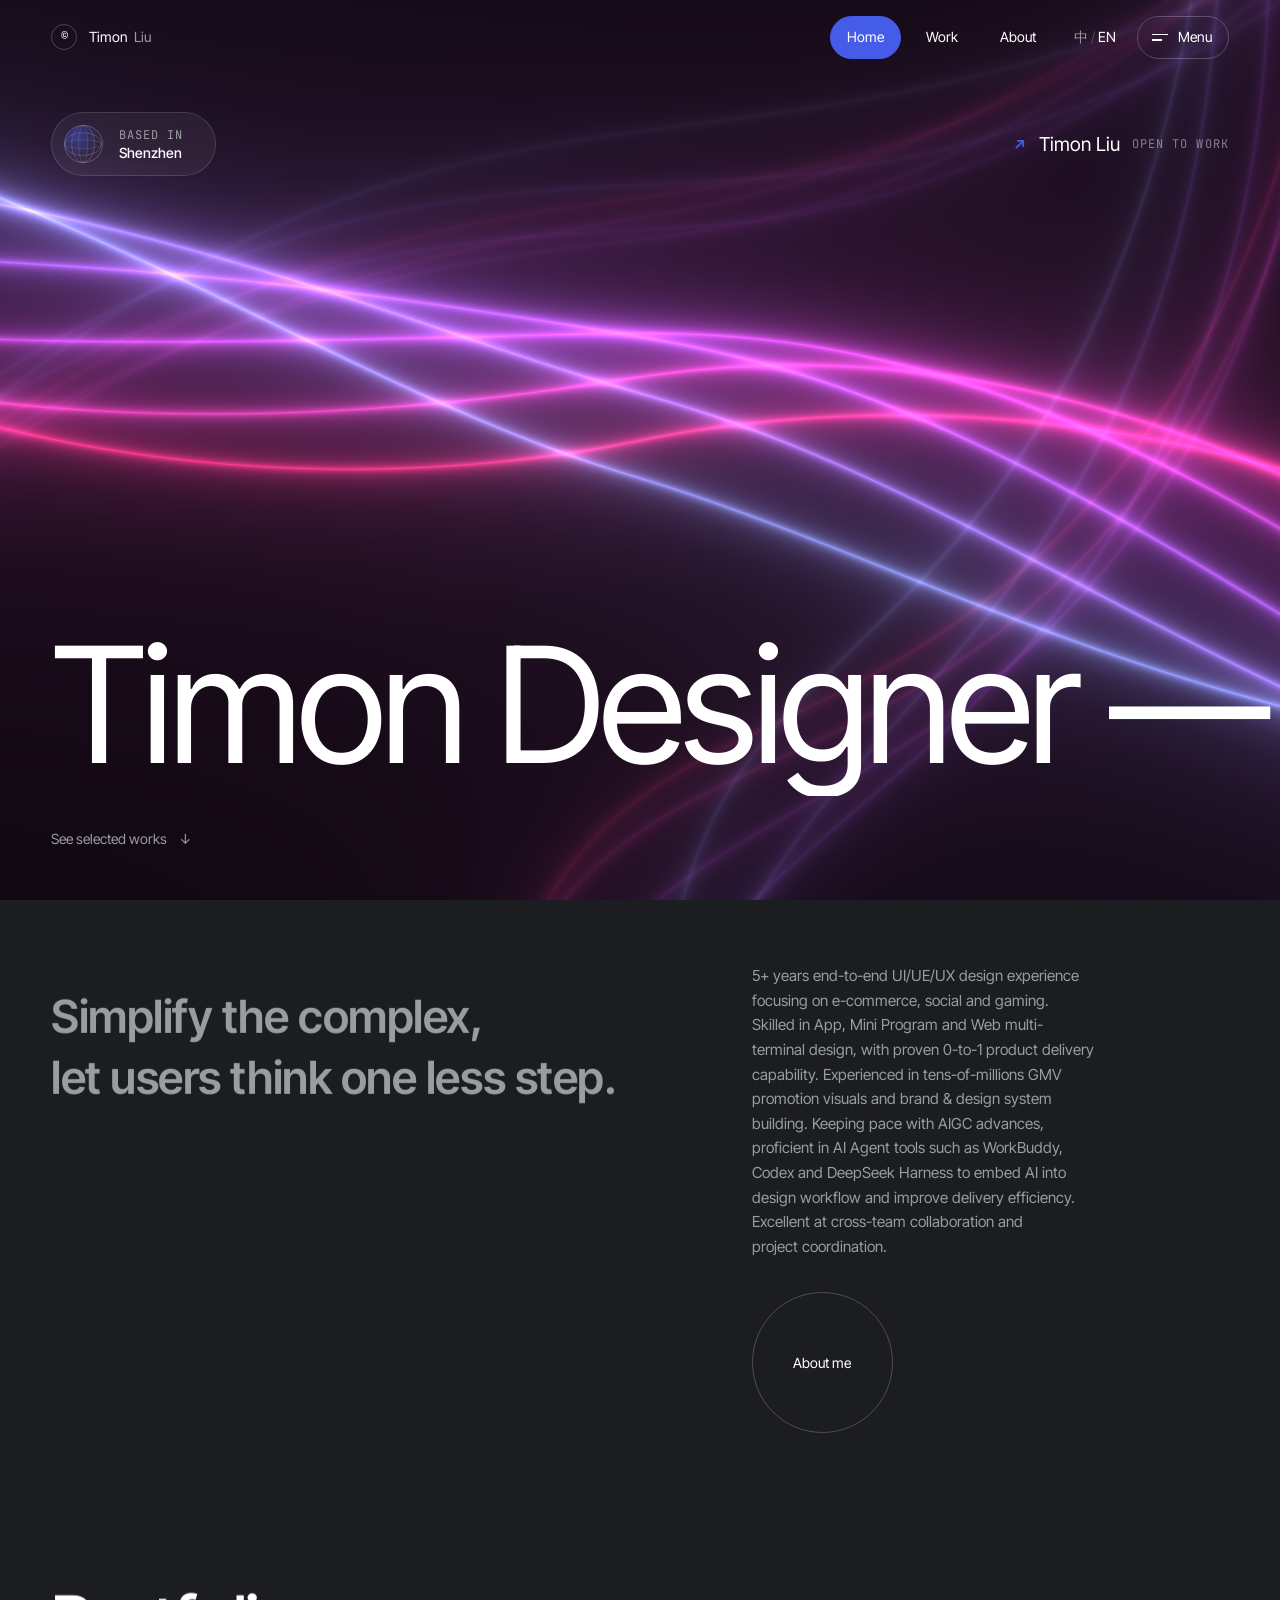
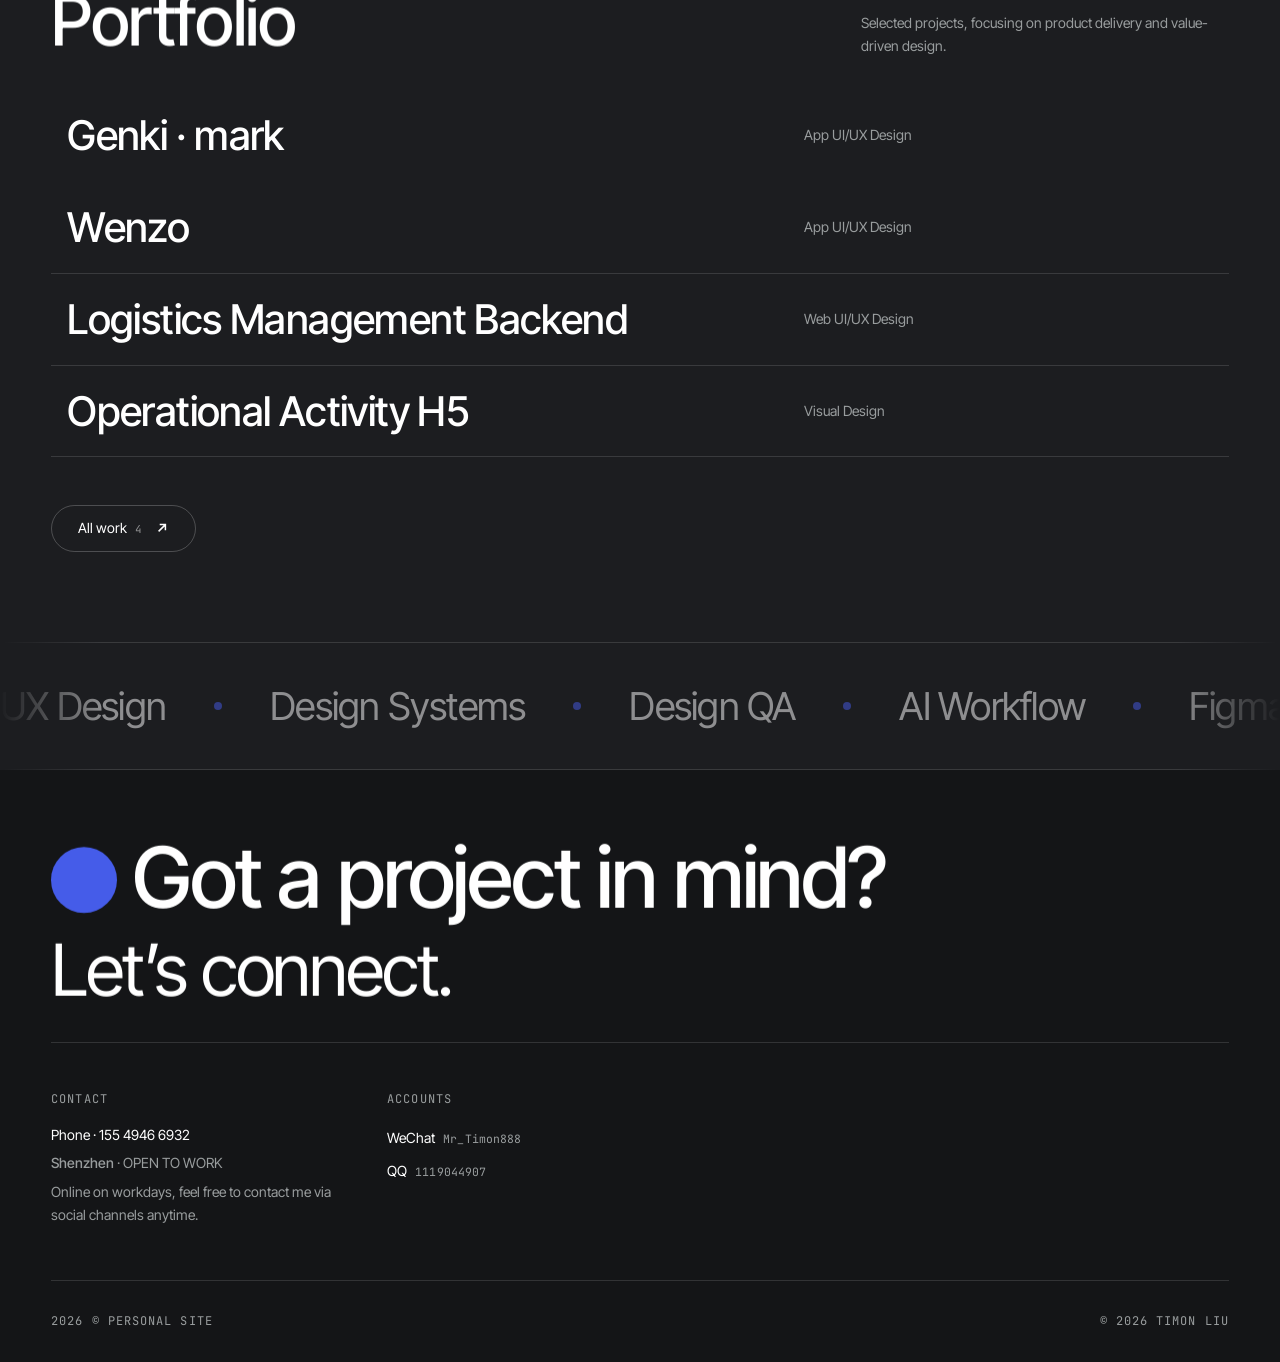
==== commit 4955178c: "publish: 2026-10-15 13:53" ====
--- a/index.html
+++ b/index.html
@@ -166,7 +166,7 @@
 
     <div class="container">
       <a class="hero-cue" href="#recent">
-        <span class="cp" data-cp="heroCue" data-mode="en" style="--zs:1;--zw:400;--es:1;--ew:400"><span class="cp-zh">往下看作品</span><span class="cp-en">See selected work</span></span>
+        <span class="cp" data-cp="heroCue" data-mode="en" style="--zs:1;--zw:400;--es:1;--ew:400"><span class="cp-zh">往下看作品</span><span class="cp-en">See selected works</span></span>
         <span class="cue-arrow" aria-hidden="true">↓</span>
       </a>
     </div>
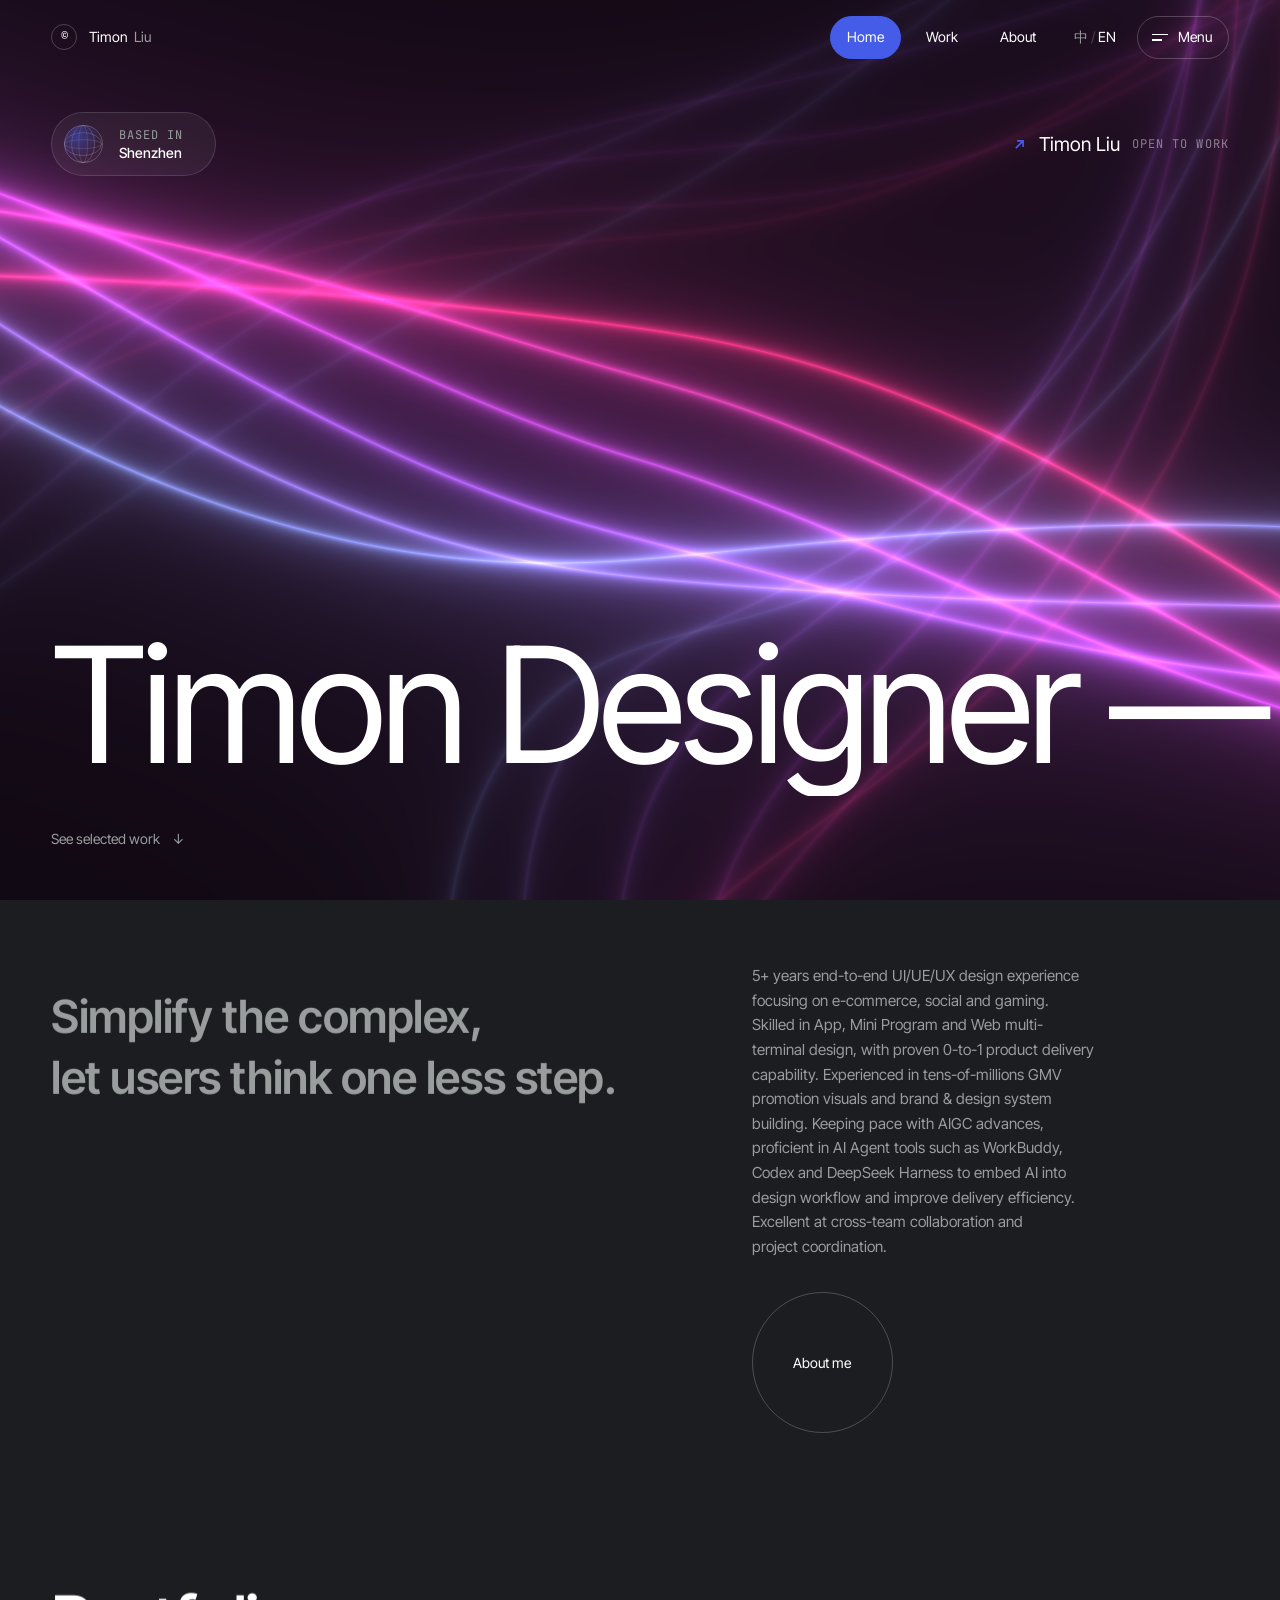
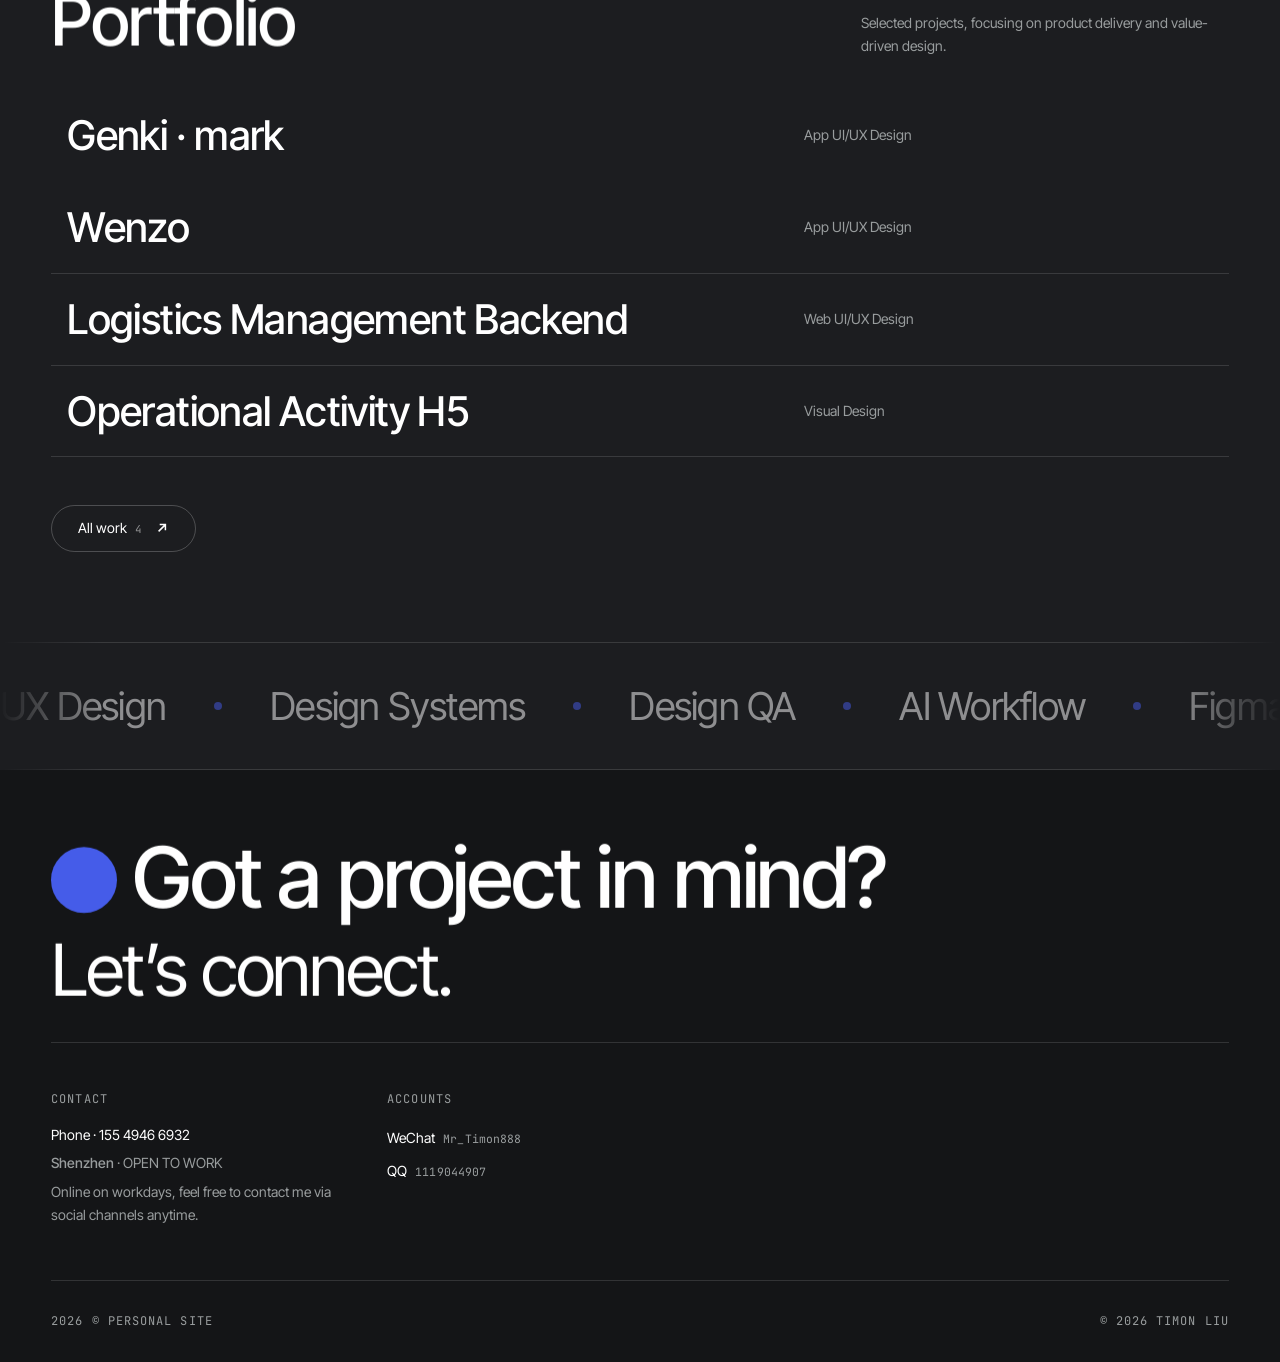
==== commit 5340f174: "publish: 2026-10-15 13:54" ====
--- a/index.html
+++ b/index.html
@@ -166,7 +166,7 @@
 
     <div class="container">
       <a class="hero-cue" href="#recent">
-        <span class="cp" data-cp="heroCue" data-mode="en" style="--zs:1;--zw:400;--es:1;--ew:400"><span class="cp-zh">往下看作品</span><span class="cp-en">See selected works</span></span>
+        <span class="cp" data-cp="heroCue" data-mode="en" style="--zs:1;--zw:400;--es:1;--ew:400"><span class="cp-zh">往下看作品</span><span class="cp-en">See selected work</span></span>
         <span class="cue-arrow" aria-hidden="true">↓</span>
       </a>
     </div>
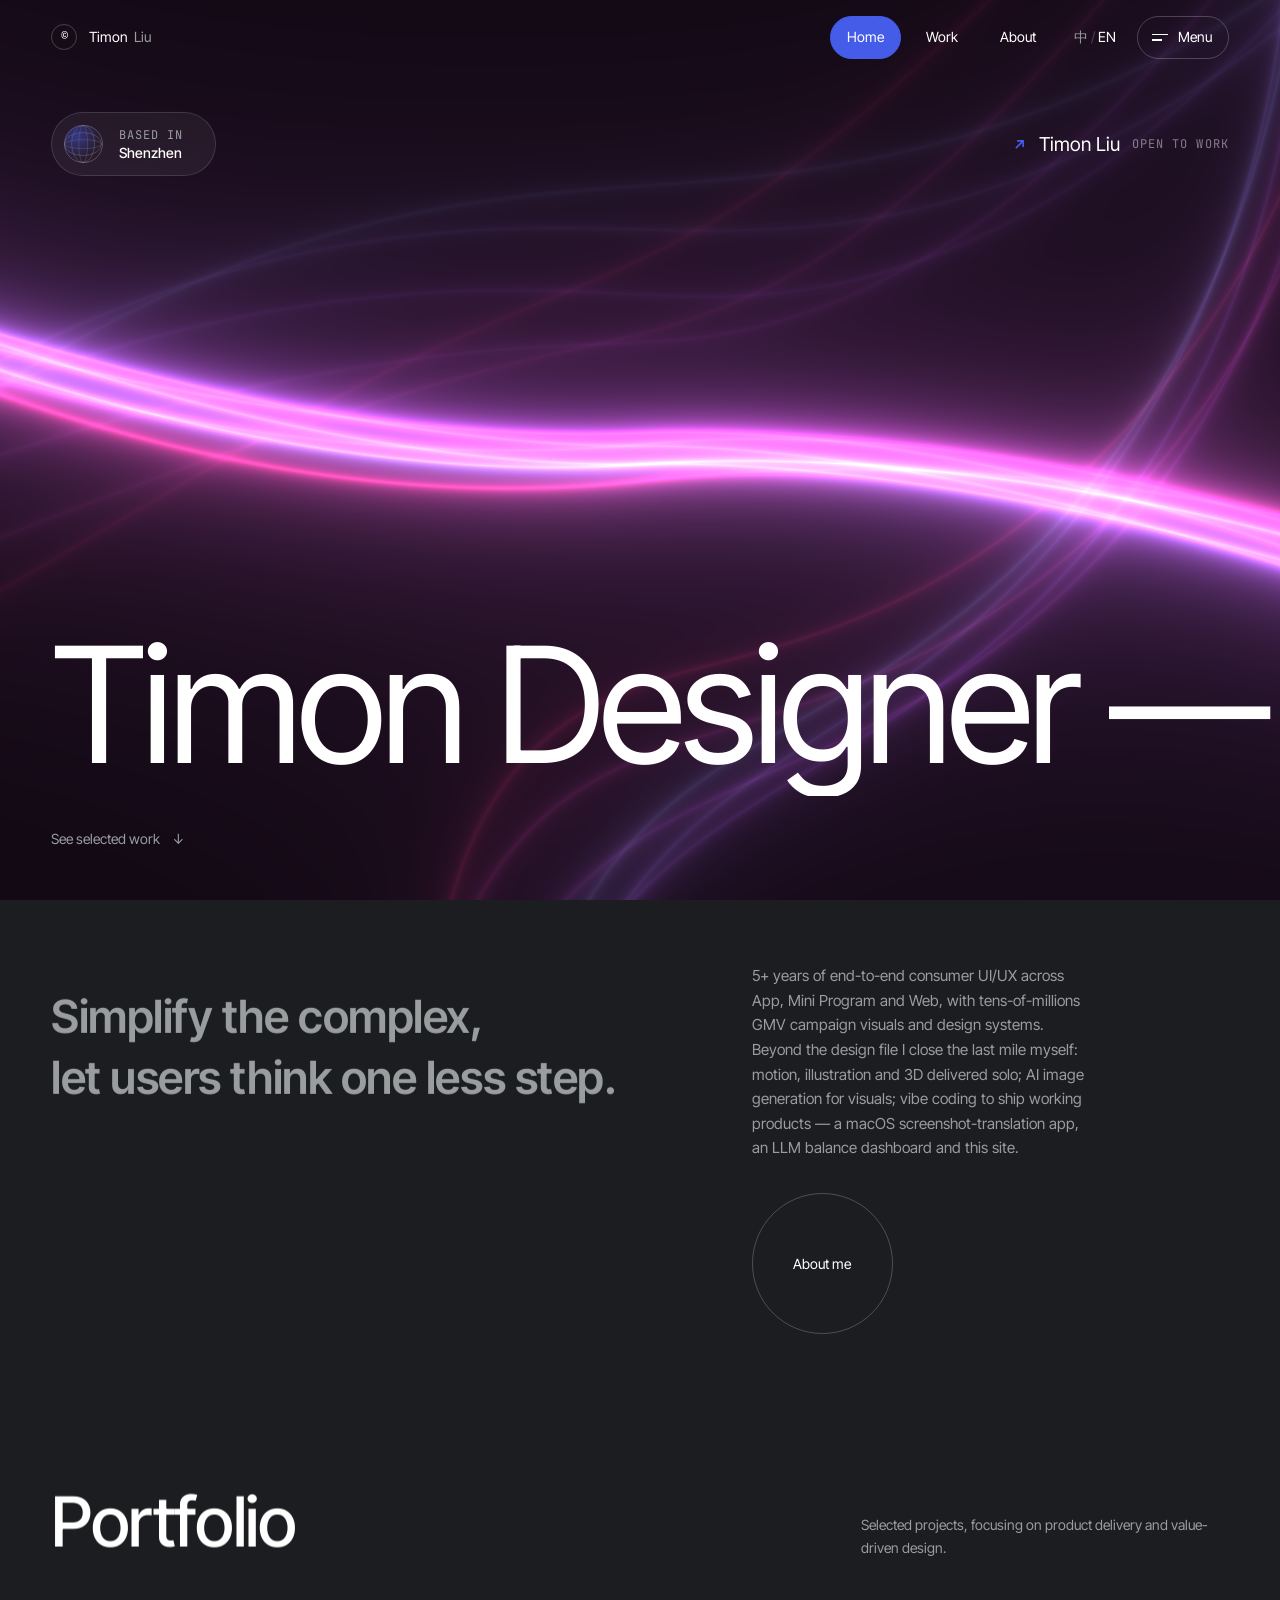
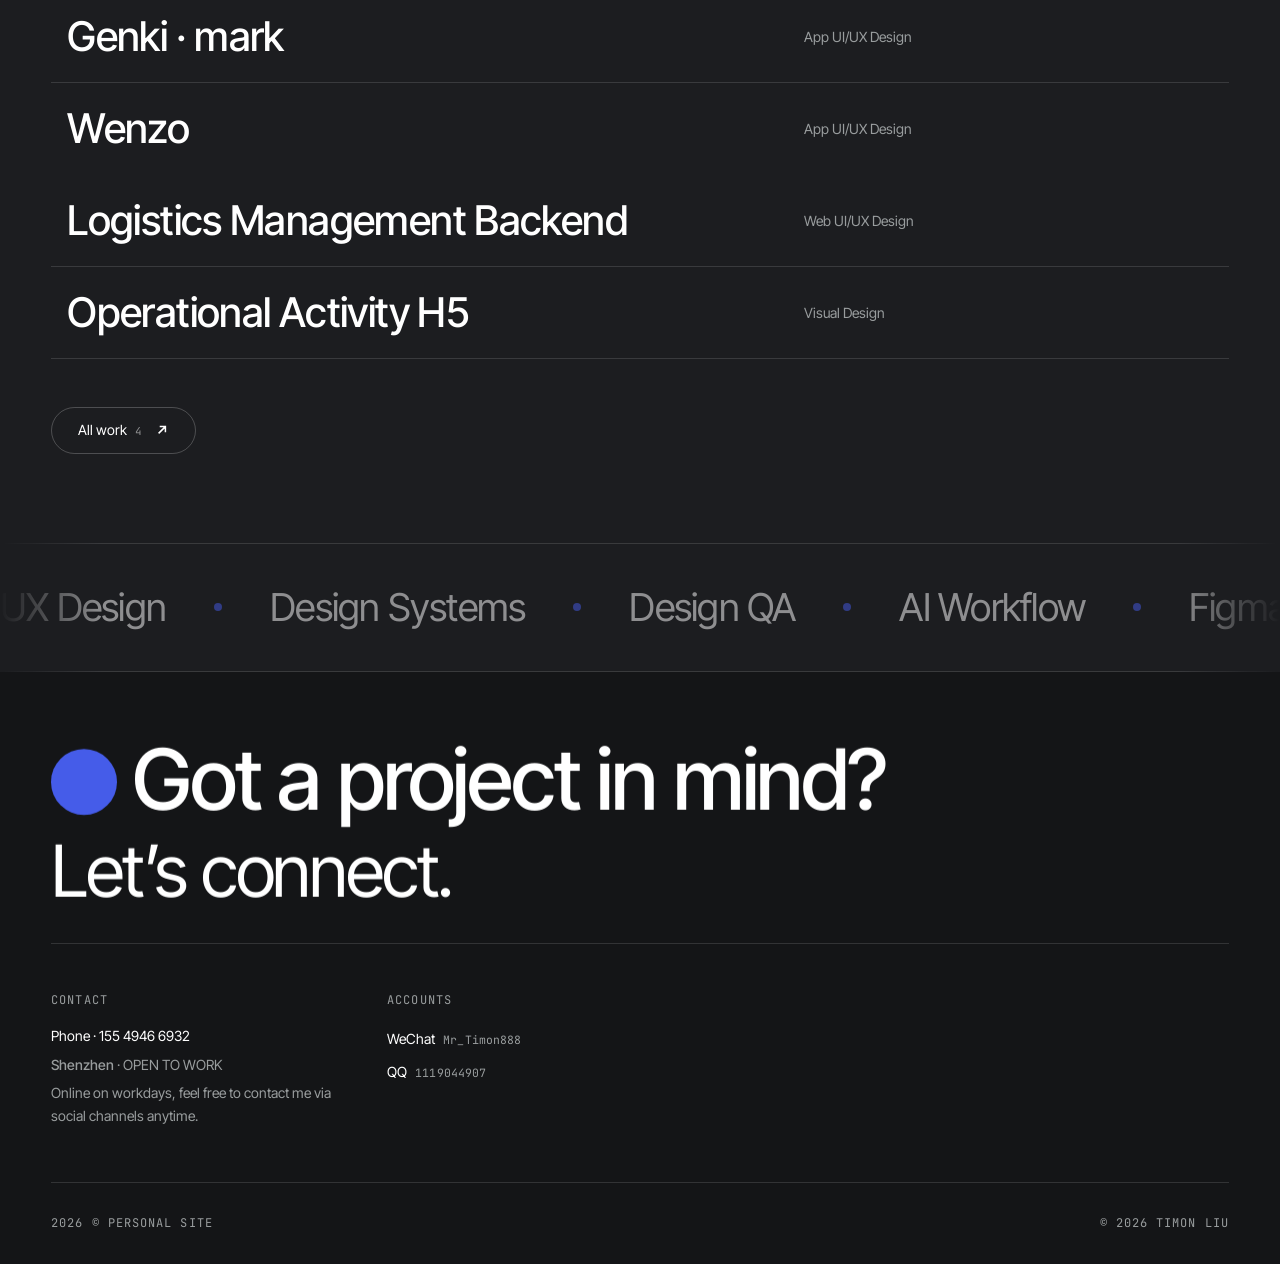
==== commit fbd8aa46: "publish: 2026-10-15 18:18" ====
--- a/index.html
+++ b/index.html
@@ -180,8 +180,8 @@
         <h2 class="cp cp-lines intro-statement" data-cp="intro" data-mode="auto" style="--zs:1.15;--zw:600;--es:1.15;--ew:600" data-reveal-lines><span class="cp-w cp-w-zh"><span class="line"><span class="line-in">把复杂的做简单，</span></span><span class="line"><span class="line-in">让用户少想一步。</span></span></span><span class="cp-w cp-w-en"><span class="line"><span class="line-in">Simplify the complex,</span></span><span class="line"><span class="line-in">let users think one less step.</span></span></span></h2>
       </div>
       <div class="intro-side">
-        <p class="reveal"><span class="cp" data-cp="introSub" data-mode="auto" style="--zs:1.1;--zw:400;--es:1;--ew:400"><span class="cp-zh">5年+UI/UE/UX 全链路设计经验，深耕电商、社交、游戏领域，精通 App、小程序、Web 多端设计，具备从0到1产品落地能力。擅长千万级 GMV 大促视觉与品牌体系搭建，推动设计规范与设计系统建设。关注 AIGC 前沿趋势，熟练运用 WorkBuddy、Codex、DeepSeek
-Harness 等 AlAgent 工具，将智能工具深度融入设计工作流，提升方案产出与交付效率。具备优秀跨团队协作与项目统筹能力。</span><span class="cp-en">5+ years end-to-end UI/UE/UX design experience focusing on e-commerce, social and gaming. Skilled in App, Mini Program and Web multi-terminal design, with proven 0-to-1 product delivery capability. Experienced in tens-of-millions GMV promotion visuals and brand &amp; design system building. Keeping pace with AIGC advances, proficient in AI Agent tools such as WorkBuddy, Codex and DeepSeek Harness to embed AI into design workflow and improve delivery efficiency. Excellent at cross-team collaboration and project coordination.</span></span></p>
+        <p class="reveal"><span class="cp" data-cp="introSub" data-mode="auto" style="--zs:1.1;--zw:400;--es:1;--ew:400"><span class="cp-zh">5 年 UI/UX，App 到 Web 全链路交付，操盘千万级 GMV 大促视觉与设计系统。
+我不止交付设计稿：动效、插画、3D 独立产出，AI 生图出视觉，vibe coding 出能跑的产品——macOS 截图翻译工具、大模型余额看板，以及这个作品集本身。</span><span class="cp-en">5+ years of end-to-end consumer UI/UX across App, Mini Program and Web, with tens-of-millions GMV campaign visuals and design systems. Beyond the design file I close the last mile myself: motion, illustration and 3D delivered solo; AI image generation for visuals; vibe coding to ship working products — a macOS screenshot-translation app, an LLM balance dashboard and this site.</span></span></p>
         <a class="btn btn--round magnetic reveal" href="about.html" data-strength="40">
           <span class="btn-fill" aria-hidden="true"></span>
           <span class="btn-text"><span class="btn-text-inner"><span class="cp" data-cp="introBtn" data-mode="auto" style="--zs:1;--zw:400;--es:1;--ew:400"><span class="cp-zh">关于我</span><span class="cp-en">About me</span></span></span></span>
--- a/assets/css/layout.css
+++ b/assets/css/layout.css
@@ -2,12 +2,17 @@
    03 · 布局层：容器、网格、页头、菜单、页脚、加载、光标、转场
    ========================================================= */
 
-/* ---------- 容器 ---------- */
+/* ---------- 容器 ----------
+   viewport-fit=cover 已开（index.html 的 viewport meta），但全站此前一处
+   env(safe-area-inset-*) 都没写：横屏刘海机（iPhone 12 起横屏左右各 47px）
+   会把内容压进刘海和圆角底下。这里统一补左右安全区 ——
+   非刘海设备 env() 一律为 0，桌面与普通机型完全不受影响。 */
 .container {
   width: 100%;
   max-width: var(--max-w);
   margin-inline: auto;
-  padding-inline: var(--pad-x);
+  padding-inline: calc(var(--pad-x) + env(safe-area-inset-left, 0px))
+                  calc(var(--pad-x) + env(safe-area-inset-right, 0px));
 }
 .container--medium { max-width: var(--max-w-text); }
 .container--narrow { max-width: 880px; }
@@ -83,7 +88,9 @@
   width: 100%;
   max-width: var(--max-w);
   margin-inline: auto;
-  padding-inline: var(--pad-x);
+  /* 与 .container 同一套左右安全区（页头是 fixed，不跟着 body 的 padding 走） */
+  padding-inline: calc(var(--pad-x) + env(safe-area-inset-left, 0px))
+                  calc(var(--pad-x) + env(safe-area-inset-right, 0px));
 }
 
 /* 左侧署名：© + 名字 */
@@ -227,7 +234,11 @@
      底部「联系方式」独立成块（.menu-bottom），
      这样视口再矮也只会让导航区滚动，底部那块不会被顶走。 */
   overflow: hidden;
-  padding: clamp(56px, 10vh, 112px) clamp(26px, 7.5vw, 108px) clamp(20px, 5vh, 56px);
+  /* 右侧是抽屉本体、窄屏退化成整屏，所以左右和底部都要让开刘海 / Home 指示条 */
+  padding: clamp(56px, 10vh, 112px)
+           calc(clamp(26px, 7.5vw, 108px) + env(safe-area-inset-right, 0px))
+           calc(clamp(20px, 5vh, 56px) + env(safe-area-inset-bottom, 0px))
+           calc(clamp(26px, 7.5vw, 108px) + env(safe-area-inset-left, 0px));
 }
 
 /* 抽屉里唯一可滚动的区域：只剩导航。
@@ -533,7 +544,8 @@
   justify-content: space-between;
   gap: var(--sp-4);
   margin-top: var(--sp-7);
-  padding-block: var(--sp-6);
+  /* 页脚最后一行：底部补 Home 指示条的安全区，版权行不会被它压住 */
+  padding-block: var(--sp-6) calc(var(--sp-6) + env(safe-area-inset-bottom, 0px));
   border-top: 1px solid var(--border-soft);
   color: var(--fg-muted);
 }
--- a/assets/css/pages.css
+++ b/assets/css/pages.css
@@ -7,11 +7,23 @@
    ========================================================= */
 .hero {
   position: relative;
+  /* 首屏「占满一屏」的视口高度链（顺序不能颠倒）：
+       · 100vh  —— 老浏览器兜底（视口高，含浏览器 UI）。
+       · 100svh —— 工具栏展开时的视口高。移动端加载那一刻地址栏是展开的，
+                   svh 恰好等于首屏可见高度 → 正好占满一屏，且之后不再变。
+     为什么不用 100dvh：它随地址栏收起/展开实时变化，会让首屏高度在滚动
+     过程中反复伸缩、把下面的区块顶来顶去（配合 .hero-bottom 的 margin-top:auto
+     还会看到跑马灯上下跳）。svh 是「加载瞬间就占满」的那个值。
+     ⚠️ 不要在窄屏断点里再用 min-height: auto 覆盖它 —— 那正是首屏占不满一屏的旧 bug。
+     左右/底部的刘海补偿见文件末尾「矮视口收敛」与 layout.css 的安全区注释。 */
+  min-height: 100vh;
   min-height: 100svh;
   display: flex;
   flex-direction: column;
+  /* --head-h(88px) 是给 fixed 元素兜底的「上界」，窄屏顶栏实测约 67px；
+     流内首屏用它算「顶栏 + 呼吸位」，多出来的余量当安全边距用。 */
   padding-top: calc(var(--head-h) + var(--sp-5));
-  padding-bottom: var(--sp-7);
+  padding-bottom: calc(var(--sp-7) + env(safe-area-inset-bottom, 0px));
   overflow: hidden;
   /* 显式写底色：背景 canvas 靠 mix-blend-mode 融合，需要一个确定的混合基准，
      不依赖 <body> 的绘制顺序 */
@@ -97,9 +109,17 @@
   text-transform: uppercase;
 }
 
-/* ---------- 中间：头像居中 ---------- */
+/* ---------- 中间：头像居中 ----------
+   高度模型（配了 avatar/portrait 才会渲染这一块，改前务必先看这段）：
+     · .hero-stage 用 flex-basis: 0 —— 头像的「固有高度」不参与首屏高度计算，
+       首屏高度只由 .hero 的 min-height: 100svh 决定，头像吃的是剩余空间。
+       原来写 flex: 1 1 auto，把 min-height 修好之后配一张竖图实测：
+       375x667 的屏首屏被顶到 714px（比一屏多 47px），
+       底部跑马灯和滚动提示直接掉出一屏。
+     · 头像高度靠 .hero-photo 的 height:100% + max-height 双约束，
+       配合 img 的 object-fit: contain —— 只等比缩放，永不拉伸变形。 */
 .hero-stage {
-  flex: 1 1 auto;
+  flex: 1 1 0;
   display: grid;
   place-items: center;
   padding-block: var(--sp-6);
@@ -107,6 +127,10 @@
 }
 .hero-photo {
   width: clamp(150px, 21vw, 320px);
+  /* 吃掉 .hero-stage 分到的空间，但不越出原来的观感上限（460px） */
+  height: 100%;
+  max-height: min(44vh, 460px);    /* 兜底：不认 svh 的浏览器 */
+  max-height: min(44svh, 460px);
   background: transparent;   /* 透明底 PNG 直接透出页面背景，不加底色 */
   overflow: hidden;
   will-change: transform;
@@ -114,12 +138,13 @@
 .hero-photo img {
   display: block;
   width: 100%;
-  height: auto;
-  max-height: clamp(180px, 44svh, 460px);
+  height: 100%;
+  /* contain：盒子比图片高/宽时等比缩放居中，绝不拉变形 */
   object-fit: contain;
 }
 .hero-photo .ph {
-  aspect-ratio: 3 / 4;
+  width: 100%;
+  height: 100%;
   border-radius: var(--r-md);
   background: var(--surface);
   border: 1px solid var(--border-soft);
@@ -550,7 +575,21 @@
 .tl-item.is-todo { opacity: .6; }
 .tl-item.is-current .tl-time { color: var(--accent); }
 
-/* 服务条目：编号 + 标题 + 正文 + 图 */
+/* =========================================================
+   服务条目（关于页「我能做什么」）：编号 + 文案 + 配图
+   ---------------------------------------------------------
+   默认（奇数列）：[ 编号 | 文案 | 配图 ]
+   相邻条目图文左右镜像，形成交替节奏 —— 见下面 min-width: 1001px 那段。
+
+   · 镜像只靠 CSS 换列位，DOM 顺序永远是「编号 → 文案 → 配图」，
+     屏幕阅读器与无样式环境拿到的都是同一份合理顺序。
+   · 交替刻意只在真正双栏并排的宽度上生效（min-width: 1001px，正好是
+     文件下方 @media (max-width: 1000px) 的补集）。1000px 及以下配图
+     落到文案下方，左/右已无意义，硬做交替只会让「有的图在上、有的图在下」。
+   · 编号跟着自己的文案走 —— 偶数条编号收到右外侧，与文案同侧，
+     两行各自贴住容器左右边，镜像才成立（编号若固定在最左，偶数条的
+     配图会被推离左边线，左边缘就参差了）。
+   ========================================================= */
 .svc-list { display: flex; flex-direction: column; }
 .svc-item {
   display: grid;
@@ -560,6 +599,16 @@
   padding-block: clamp(24px, 3vw, 40px);
   border-top: 1px solid var(--border-soft);
 }
+
+/* 偶数条：配图换到左列，文案居中，编号收到右外侧（order 只改排布顺序，
+   不影响 DOM 顺序） */
+@media (min-width: 1001px) {
+  .svc-item.is-alt { grid-template-columns: minmax(0, 1fr) minmax(0, 1fr) auto; }
+  .svc-item.is-alt > .svc-media { order: 1; }
+  .svc-item.is-alt > .svc-text { order: 2; }
+  .svc-item.is-alt > .svc-num { order: 3; justify-self: end; }
+}
+
 .svc-num { color: var(--accent); padding-top: .55em; }
 .svc-title {
   font-size: clamp(1.35rem, 2.4vw, 2.1rem);
@@ -662,6 +711,8 @@
    成功页 / 404
    ========================================================= */
 .center-page {
+  /* 与 .hero 同一套视口高度链（vh 兜底 → svh） */
+  min-height: 100vh;
   min-height: 100svh;
   display: grid;
   place-items: center;
@@ -716,7 +767,11 @@
 }
 
 @media (max-width: 720px) {
-  .hero { min-height: auto; padding-bottom: var(--sp-7); }
+  /* ⚠️ 这里曾经写着 .hero { min-height: auto }。
+     它把手机上的首屏压成「内容高度」：375x667 实测首屏只有 325px，
+     比一屏少了 342px（430x932 少 604px）—— 首屏下面露出一大片空白。
+     首屏在任何宽度都必须占满一屏，所以这条不许再加回来；
+     真正需要处理的只是「矮视口」下的内容溢出，见文件末尾 @media (max-height: 560px)。 */
   .hero-top { flex-wrap: wrap; gap: var(--sp-3); }
   .hero-globe .globe-loc { font-size: var(--fs-label); }
   .hero-role { font-size: var(--fs-small); }
@@ -728,3 +783,41 @@
   .svc-media { grid-column: auto; }
   .p-next { flex-direction: column; align-items: flex-start; }
 }
+
+/* =========================================================
+   矮视口收敛 —— 横屏手机 / 手机浏览器带地址栏时的动态视口 / 桌面窄窗
+   ---------------------------------------------------------
+   为什么要单独一档：.hero 是 overflow: hidden，而它本身只有 min-height
+   （不会靠内容长高）。内容固有高度一旦超过视口高度，超出部分就被硬裁掉 ——
+   实测 568x320 溢出 28px、800x360 溢出 27px，栽掉的正是底部跑马灯和滚动提示。
+
+   按「视口高度」收敛而不是「视口宽度」：横屏手机够宽（844/800px）却很矮
+   （390/360px），宽度断点完全管不到它 —— 800x360 那时早就不在 720px 档里了。
+
+   --vp-* 先给 vh（人人都有），支持 svh 的再覆盖成 svh：直接写 svh 会让
+   不支持的浏览器整条声明在解析期作废，字号掉回继承值、版面直接散掉。
+   ========================================================= */
+@media (max-height: 560px) {
+  .hero {
+    --vp-pad: 15vh;
+    --vp-font: 19vh;
+  }
+  @supports (height: 1svh) {
+    .hero {
+      --vp-pad: 15svh;
+      --vp-font: 19svh;
+    }
+  }
+  .hero {
+    /* 下限 76px = 窄屏固定顶栏实测 67px + 9px 呼吸位，保证内容不被顶栏压住 */
+    padding-top: clamp(76px, var(--vp-pad), calc(var(--head-h) + var(--sp-3)));
+    padding-bottom: calc(var(--sp-5) + env(safe-area-inset-bottom, 0px));
+  }
+  /* 超大标题是首屏最高的那一块，按视口高度压住它，其余留白才有余地 */
+  .hero-name { font-size: min(var(--fs-mega), var(--vp-font)); }
+  /* 横屏手机上竖构图头像没有容身之地：算过账，375px 高的屏扣掉顶栏/大标题/
+     滚动提示后只剩 ~50px 给头像，硬留着只是一条看不清的色带、还会挤压别的元素。
+     直接不渲染（首屏的视觉由背景光带 + 超大跑马灯承担）。 */
+  .hero-stage { display: none; }
+  .hero-cue { margin-top: var(--sp-4); }
+}
